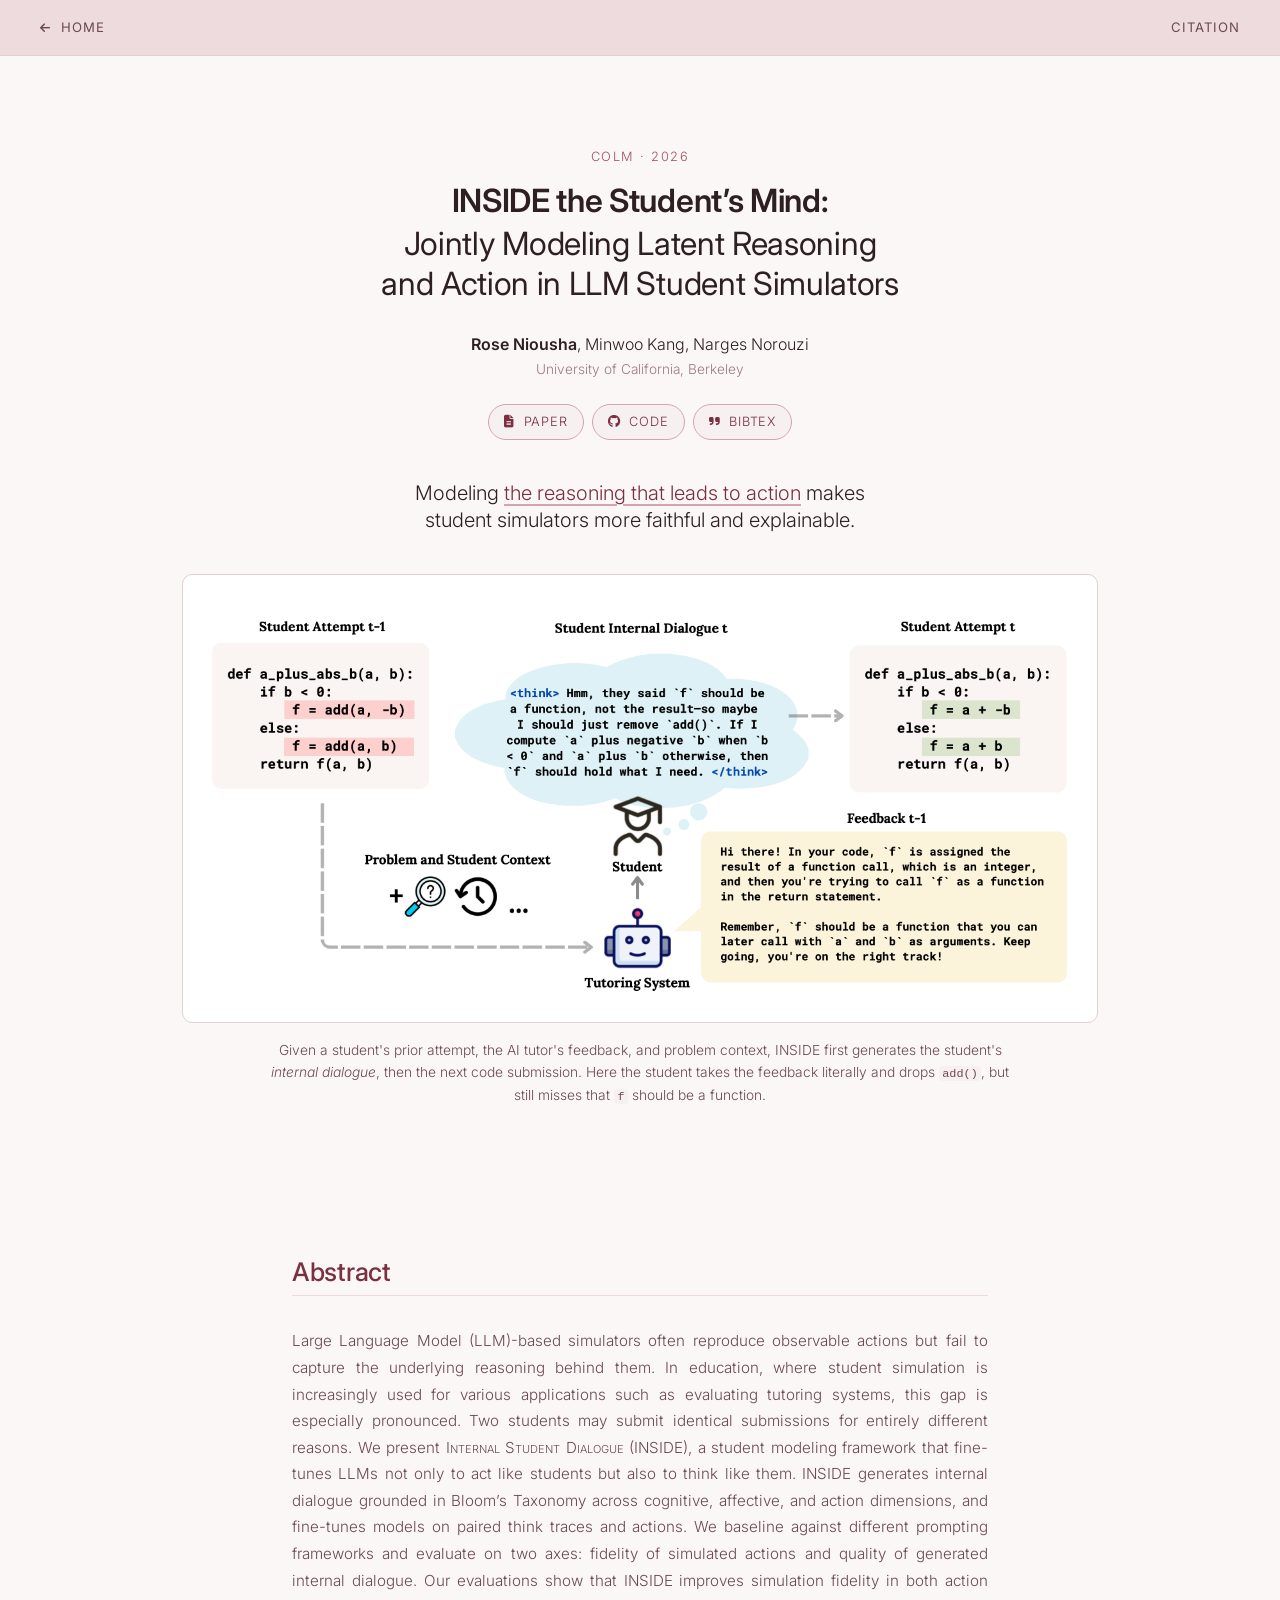
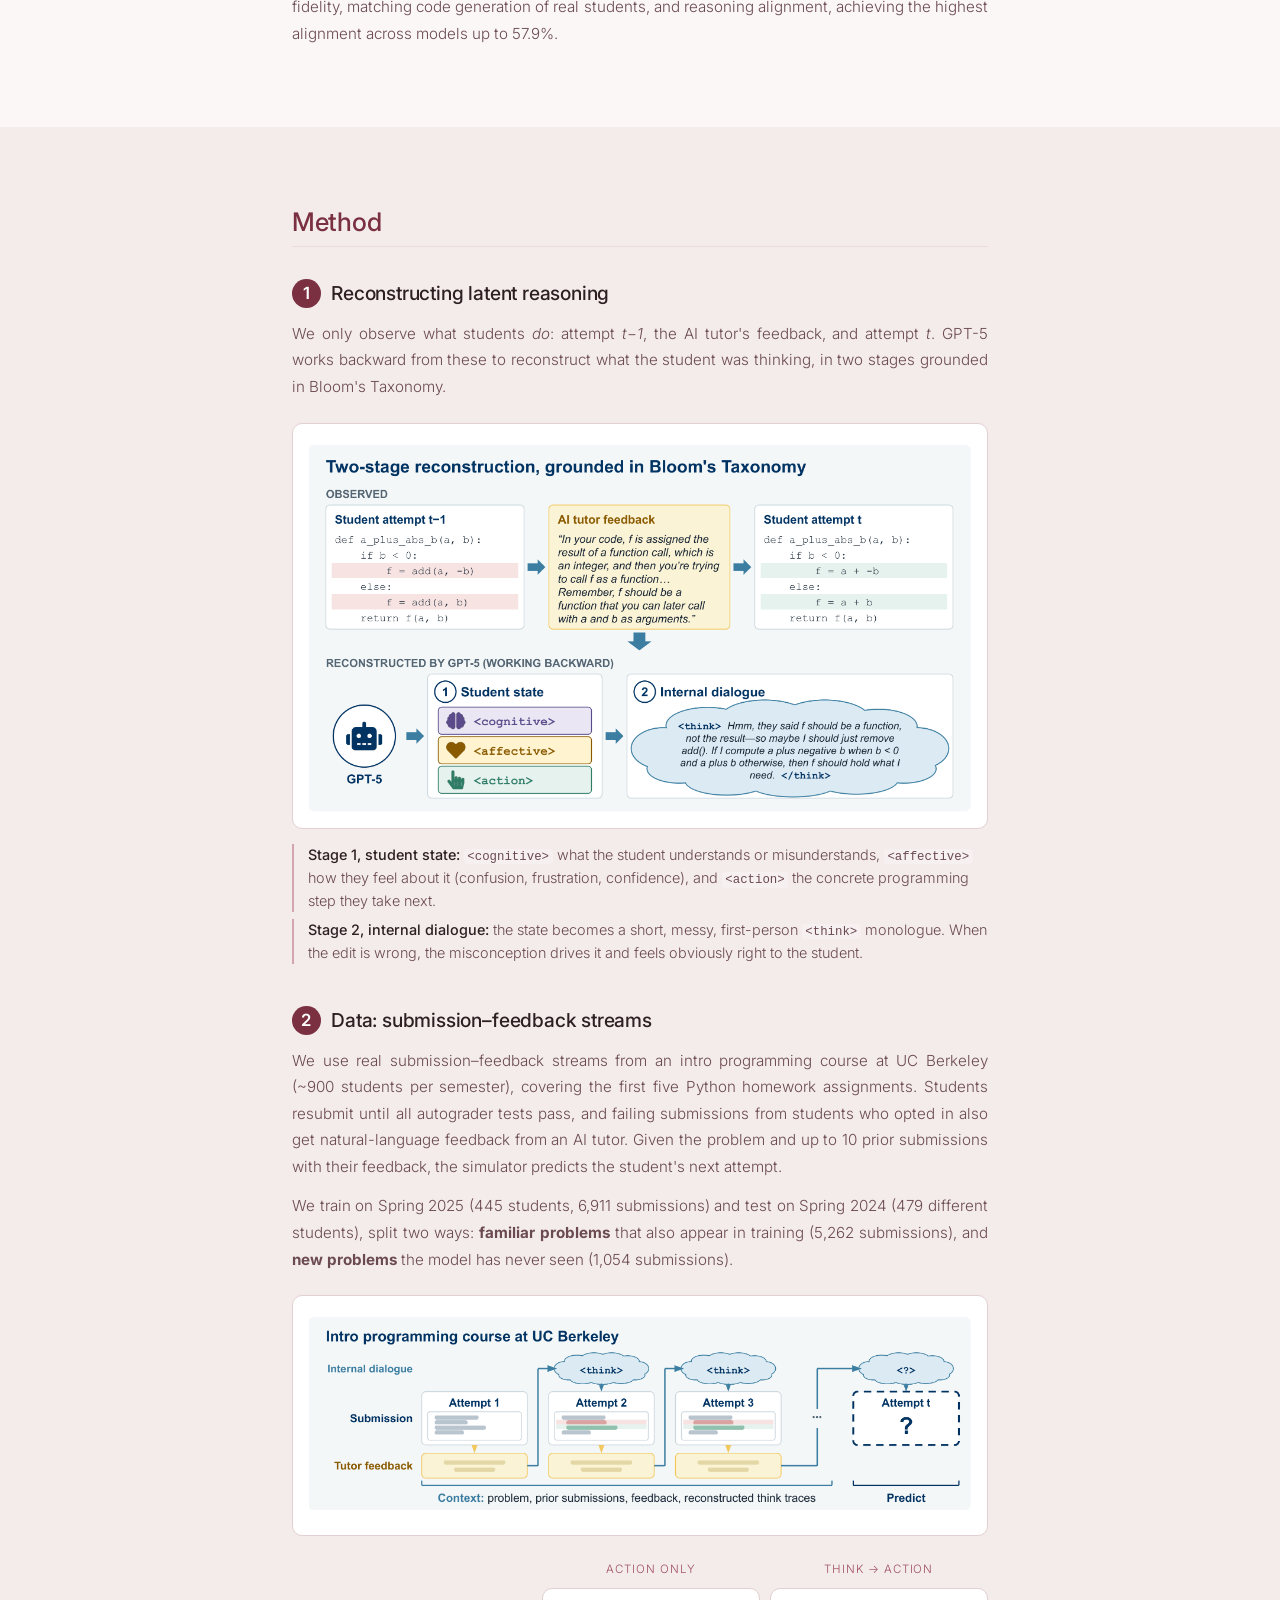
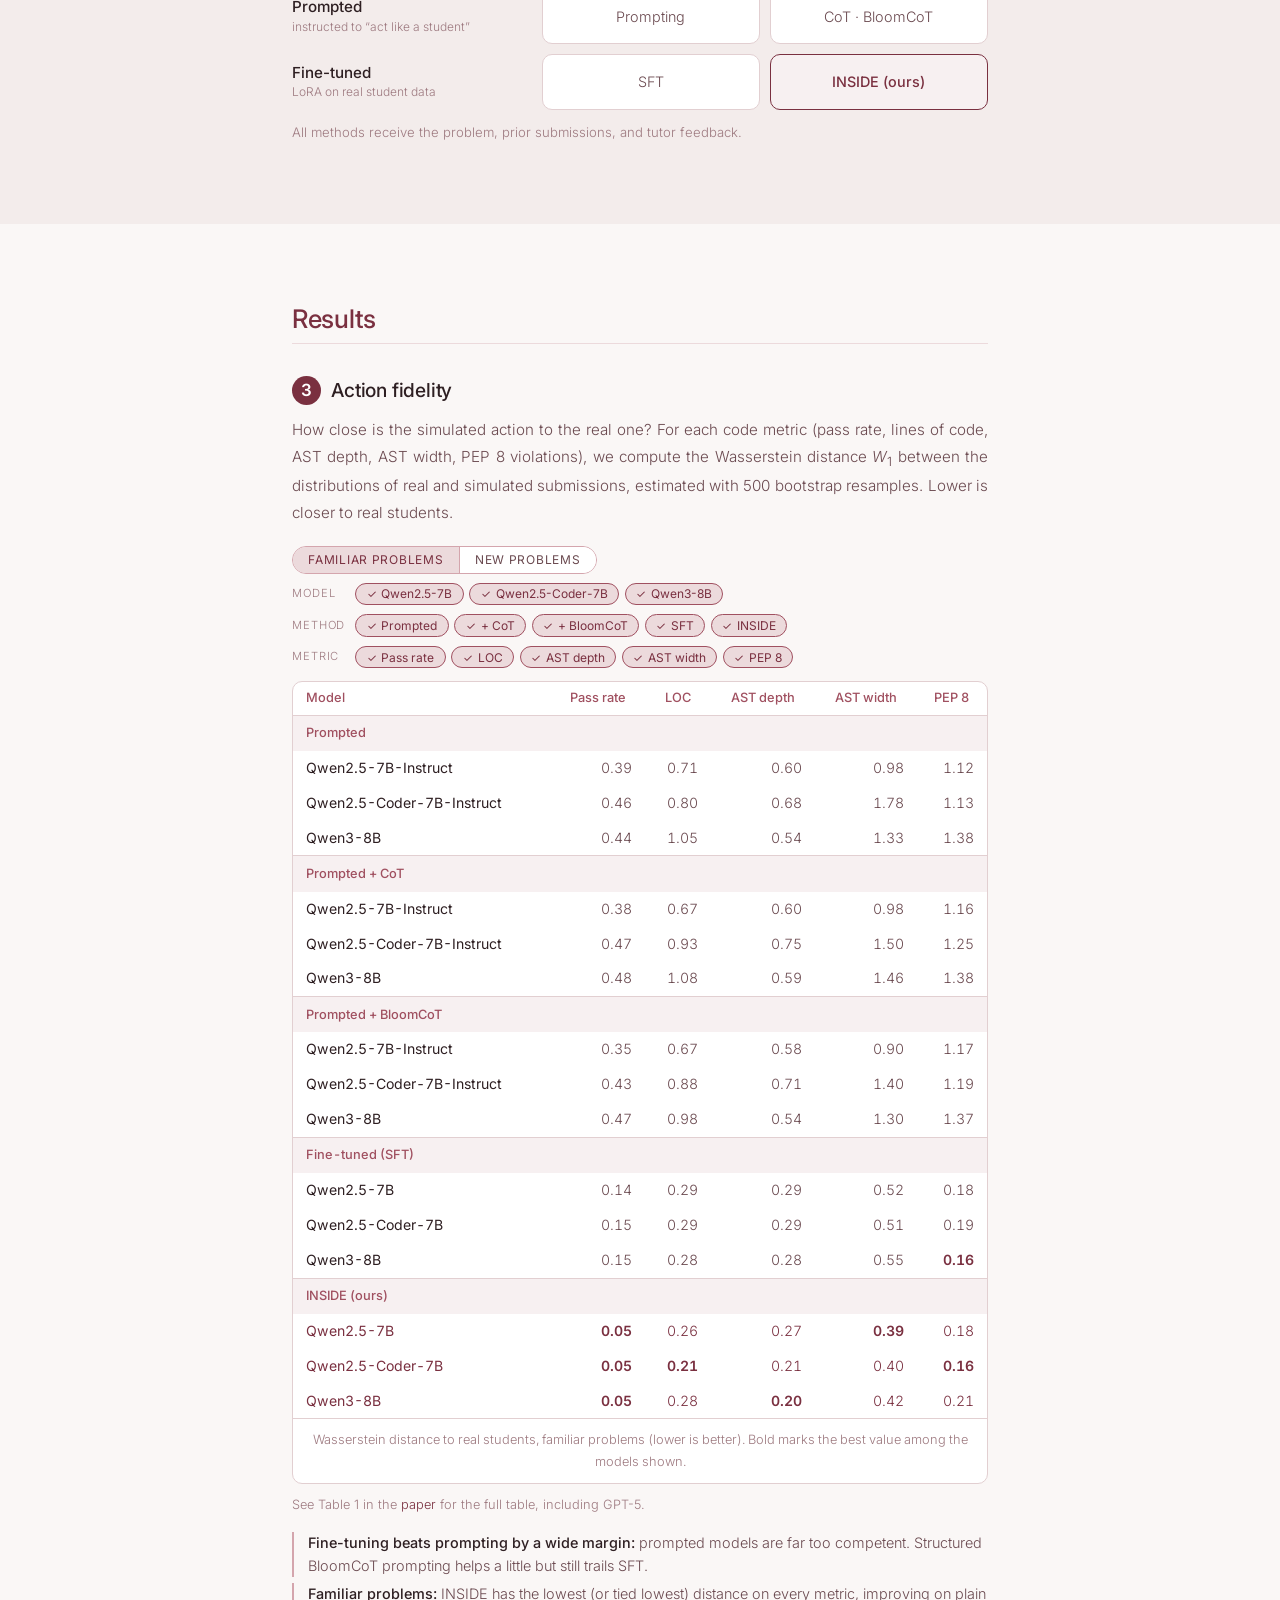
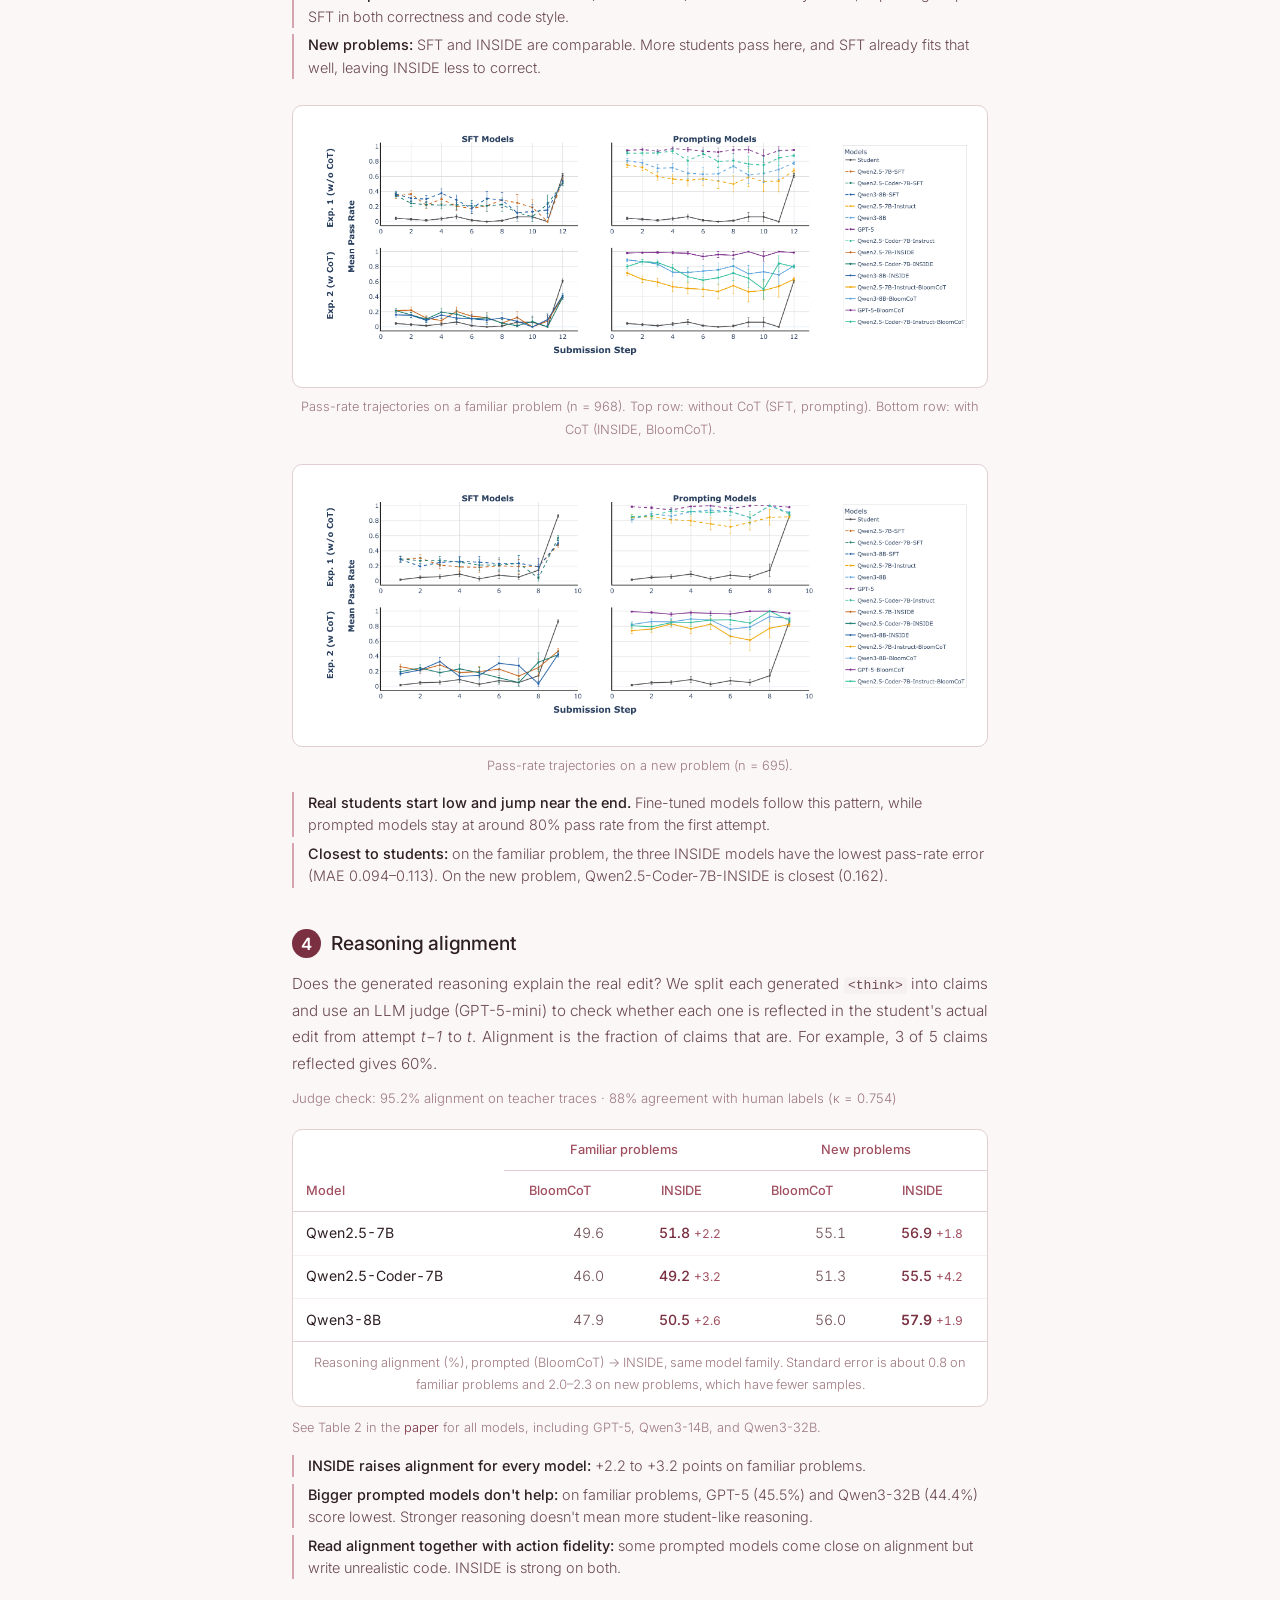
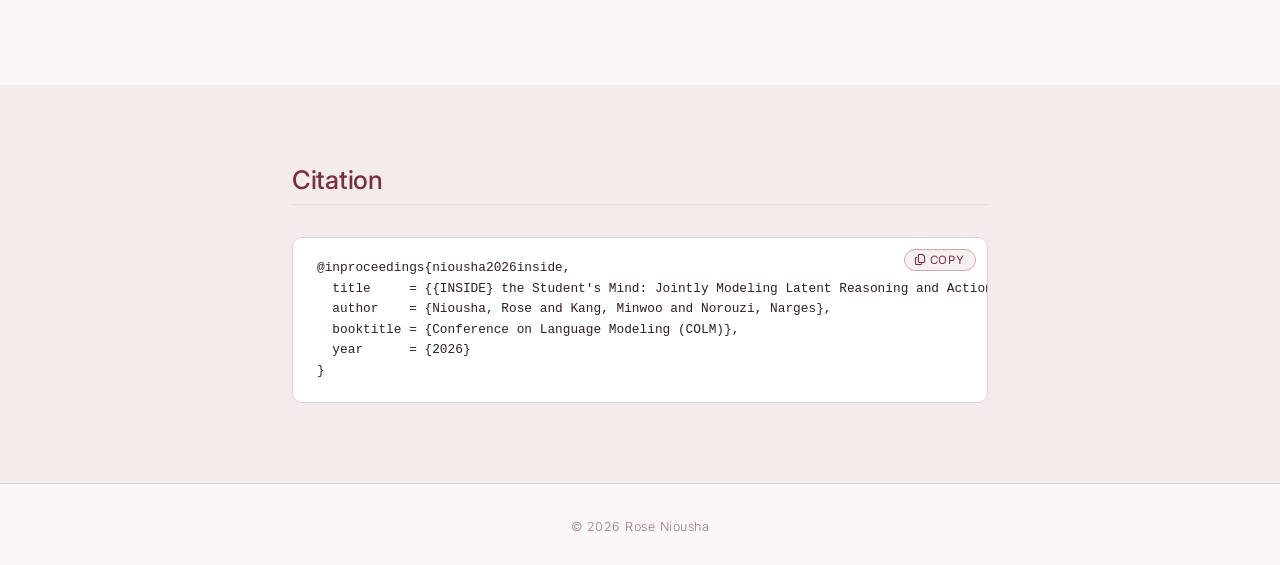
==== inside/index.html @ baedeba4 "Add INSIDE (COLM 2026) project page New page at /inside/ with the paper's teaser, method and data fi" ====
<!DOCTYPE html>
<html lang="en">
<head>
  <meta charset="UTF-8" />
  <meta name="viewport" content="width=device-width, initial-scale=1.0" />
  <title>INSIDE the Student's Mind | COLM 2026</title>
  <meta name="description" content="INSIDE fine-tunes LLM student simulators to generate internal dialogue grounded in Bloom's Taxonomy before acting, so they model not only what students do but the reasoning that leads to it." />
  <link rel="canonical" href="https://rosensh.github.io/inside/" />
  <meta property="og:type" content="website" />
  <meta property="og:title" content="INSIDE the Student's Mind | COLM 2026" />
  <meta property="og:description" content="Modeling the reasoning that leads to action makes student simulators more faithful and explainable." />
  <meta property="og:url" content="https://rosensh.github.io/inside/" />
  <meta property="og:image" content="https://rosensh.github.io/inside/teaser.png" />
  <meta property="og:image:alt" content="INSIDE overview: a student's prior attempt and tutor feedback are turned into an internal dialogue, which conditions the next code submission" />
  <meta name="twitter:card" content="summary_large_image" />
  <link rel="icon" href="../favicon.svg" type="image/svg+xml" />
  <link rel="stylesheet" href="../style.css?v=17" />
  <link rel="preconnect" href="https://fonts.googleapis.com" />
  <link rel="preconnect" href="https://fonts.gstatic.com" crossorigin />
  <link href="https://fonts.googleapis.com/css2?family=Cormorant+Garamond:ital,wght@0,300;0,400;0,500;0,600;1,300;1,400&amp;family=Inter:wght@300;400;500;600&amp;display=swap" rel="stylesheet" />
  <link rel="stylesheet" href="https://cdnjs.cloudflare.com/ajax/libs/font-awesome/6.5.0/css/all.min.css" />
</head>
<body class="project-page">

  <!-- NAV -->
  <nav>
    <a href="../" class="nav-home"><i class="fa-solid fa-arrow-left" aria-hidden="true"></i> Home</a>
    <ul class="nav-links">
      <li><a href="#citation">Citation</a></li>
    </ul>
  </nav>

  <!-- HEADER -->
  <header class="project-header">
    <div class="project-venue">COLM &middot; 2026</div>
    <h1 class="project-title">INSIDE the Student&rsquo;s Mind:</h1>
    <p class="project-subtitle">Jointly Modeling Latent Reasoning and Action in LLM Student Simulators</p>
    <p class="project-authors">
      <strong>Rose Niousha</strong>, Minwoo Kang, Narges Norouzi
    </p>
    <p class="project-affil">University of California, Berkeley</p>
    <div class="pub-links project-links">
      <a href="https://arxiv.org/abs/2608.10492"><i class="fa-solid fa-file-lines" aria-hidden="true"></i> Paper</a>
      <a href="https://github.com/rosensh/inside"><i class="fa-brands fa-github" aria-hidden="true"></i> Code</a>
      <a href="#citation"><i class="fa-solid fa-quote-right" aria-hidden="true"></i> BibTeX</a>
    </div>
  </header>

  <p class="project-tagline">
    Modeling <em>the reasoning that leads to action</em> makes student simulators more faithful and explainable.
  </p>

  <!-- TEASER -->
  <figure class="project-figure">
    <img src="teaser.png" alt="INSIDE overview: a student's prior attempt and tutor feedback are turned into an internal dialogue, which conditions the next code submission" width="2734" height="1276" />
    <figcaption>
      Given a student's prior attempt, the AI tutor's feedback, and problem context, INSIDE first generates the
      student's <em>internal dialogue</em>, then the next code submission. Here the student takes the feedback
      literally and drops <code>add()</code>, but still misses that <code>f</code> should be a function.
    </figcaption>
  </figure>

  <!-- ABSTRACT -->
  <section id="abstract">
    <div class="section-inner">
      <h2>Abstract</h2>
      <p class="project-text">
        Large Language Model (LLM)-based simulators often reproduce observable actions but fail to capture the
        underlying reasoning behind them. In education, where student simulation is increasingly used for various
        applications such as evaluating tutoring systems, this gap is especially pronounced. Two students may submit
        identical submissions for entirely different reasons. We present <span class="small-caps">Internal Student Dialogue</span>
        (INSIDE), a student modeling framework that fine-tunes LLMs not only to act like students but also to
        think like them. INSIDE generates internal dialogue grounded in Bloom&rsquo;s Taxonomy across cognitive, affective,
        and action dimensions, and fine-tunes models on paired think traces and actions. We baseline against different
        prompting frameworks and evaluate on two axes: fidelity of simulated actions and quality of generated internal
        dialogue. Our evaluations show that INSIDE improves simulation fidelity in both action fidelity, matching code
        generation of real students, and reasoning alignment, achieving the highest alignment across models up to 57.9%.
      </p>
    </div>
  </section>

  <!-- METHOD -->
  <section id="method">
    <div class="section-inner">
      <h2>Method</h2>

      <h3 class="sub-head"><span class="sub-num">1</span> Reconstructing latent reasoning</h3>
      <p class="project-text">
        We only observe what students <em>do</em>: attempt <em>t&minus;1</em>, the AI tutor's feedback, and attempt
        <em>t</em>. GPT-5 works backward from these to reconstruct what the student was thinking, in two stages
        grounded in Bloom's Taxonomy.
      </p>
      <figure class="result-figure">
        <img src="reconstruction.png" alt="Two-stage reconstruction grounded in Bloom's Taxonomy. Observed: student attempt t-1 calls add(a, -b) and add(a, b); the AI tutor explains that f is assigned an integer but should be a function; attempt t replaces the calls with a + -b and a + b. Reconstructed by GPT-5 working backward: stage 1 infers the student state as cognitive, affective, and action tags; stage 2 writes the internal dialogue: Hmm, they said f should be a function, not the result, so maybe I should just remove add()." width="2238" height="1259" loading="lazy" />
      </figure>
      <ul class="takeaways">
        <li><strong>Stage 1, student state:</strong> <code>&lt;cognitive&gt;</code> what the student understands or misunderstands, <code>&lt;affective&gt;</code> how they feel about it (confusion, frustration, confidence), and <code>&lt;action&gt;</code> the concrete programming step they take next.</li>
        <li><strong>Stage 2, internal dialogue:</strong> the state becomes a short, messy, first-person <code>&lt;think&gt;</code> monologue. When the edit is wrong, the misconception drives it and feels obviously right to the student.</li>
      </ul>

      <h3 class="sub-head"><span class="sub-num">2</span> Data: submission&ndash;feedback streams</h3>
      <p class="project-text">
        We use real submission&ndash;feedback streams from an intro programming course at UC Berkeley (~900 students
        per semester), covering the first five Python homework assignments. Students resubmit until all autograder
        tests pass, and failing submissions from students who opted in also get natural-language feedback from an AI
        tutor. Given the problem and up to 10 prior submissions with their feedback, the simulator predicts the
        student's next attempt.
      </p>
      <p class="project-text">
        We train on Spring 2025 (445 students, 6,911 submissions) and test on Spring 2024 (479 different students),
        split two ways: <strong>familiar problems</strong> that also appear in training (5,262 submissions), and
        <strong>new problems</strong> the model has never seen (1,054 submissions).
      </p>
      <figure class="result-figure">
        <img src="data.png" alt="Submission-feedback stream from an intro programming course at UC Berkeley. Attempts 1, 2, and 3 each receive tutor feedback, and each later attempt is preceded by a reconstructed think trace. Given this context of problem, prior submissions, feedback, and think traces, the model predicts the internal dialogue and attempt t." width="2238" height="699" loading="lazy" />
      </figure>

      <div class="methods-grid" role="table" aria-label="Methods compared">
        <div role="row" class="methods-row methods-head">
          <div role="columnheader"></div>
          <div role="columnheader">Action only</div>
          <div role="columnheader">Think &rarr; action</div>
        </div>
        <div role="row" class="methods-row">
          <div role="rowheader" class="methods-group">
            Prompted
            <span>instructed to &ldquo;act like a student&rdquo;</span>
          </div>
          <div role="cell" class="method">Prompting</div>
          <div role="cell" class="method">CoT &middot; BloomCoT</div>
        </div>
        <div role="row" class="methods-row">
          <div role="rowheader" class="methods-group">
            Fine-tuned
            <span>LoRA on real student data</span>
          </div>
          <div role="cell" class="method">SFT</div>
          <div role="cell" class="method method-ours">INSIDE (ours)</div>
        </div>
      </div>
      <p class="methods-note">All methods receive the problem, prior submissions, and tutor feedback.</p>
    </div>
  </section>

  <!-- RESULTS -->
  <section id="results">
    <div class="section-inner">
      <h2>Results</h2>

      <h3 class="sub-head"><span class="sub-num">3</span> Action fidelity</h3>
      <p class="project-text">
        How close is the simulated action to the real one? For each code metric (pass rate, lines of code, AST
        depth, AST width, PEP&nbsp;8 violations), we compute the Wasserstein distance <em>W</em><sub>1</sub> between
        the distributions of real and simulated submissions, estimated with 500 bootstrap resamples. Lower is closer
        to real students.
      </p>
      <div class="table-filters">
        <div class="split-toggle" role="group" aria-label="Test split">
          <button type="button" data-target="op" aria-pressed="true">Familiar problems</button>
          <button type="button" data-target="np" aria-pressed="false">New problems</button>
        </div>
        <div class="filter-row" role="group" aria-label="Filter by model" hidden>
          <span class="filter-label">Model</span>
          <button type="button" class="chip" data-filter="model" data-value="q25" aria-pressed="true">Qwen2.5-7B</button>
          <button type="button" class="chip" data-filter="model" data-value="q25c" aria-pressed="true">Qwen2.5-Coder-7B</button>
          <button type="button" class="chip" data-filter="model" data-value="q3" aria-pressed="true">Qwen3-8B</button>
        </div>
        <div class="filter-row" role="group" aria-label="Filter by method" hidden>
          <span class="filter-label">Method</span>
          <button type="button" class="chip" data-filter="method" data-value="prompt" aria-pressed="true">Prompted</button>
          <button type="button" class="chip" data-filter="method" data-value="cot" aria-pressed="true">+ CoT</button>
          <button type="button" class="chip" data-filter="method" data-value="bloom" aria-pressed="true">+ BloomCoT</button>
          <button type="button" class="chip" data-filter="method" data-value="sft" aria-pressed="true">SFT</button>
          <button type="button" class="chip" data-filter="method" data-value="inside" aria-pressed="true">INSIDE</button>
        </div>
        <div class="filter-row" role="group" aria-label="Filter by metric" hidden>
          <span class="filter-label">Metric</span>
          <button type="button" class="chip" data-filter="col" data-value="0" aria-pressed="true">Pass rate</button>
          <button type="button" class="chip" data-filter="col" data-value="1" aria-pressed="true">LOC</button>
          <button type="button" class="chip" data-filter="col" data-value="2" aria-pressed="true">AST depth</button>
          <button type="button" class="chip" data-filter="col" data-value="3" aria-pressed="true">AST width</button>
          <button type="button" class="chip" data-filter="col" data-value="4" aria-pressed="true">PEP 8</button>
          <button type="button" class="chip-reset" hidden>Reset</button>
        </div>
      </div>
      <div class="table-wrap fidelity-panel" id="fid-op" data-split="op">
        <table class="align-table fidelity-table">
          <caption>Wasserstein distance to real students, familiar problems (lower is better). Bold marks the best value among the models shown.</caption>
          <thead>
            <tr><th scope="col">Model</th><th scope="col" data-col="0">Pass rate</th><th scope="col" data-col="1">LOC</th><th scope="col" data-col="2">AST depth</th><th scope="col" data-col="3">AST width</th><th scope="col" data-col="4">PEP 8</th></tr>
          </thead>
          <tbody data-method="prompt">
            <tr class="group-row"><th scope="rowgroup" colspan="6">Prompted</th></tr>
            <tr data-model="q25"><th scope="row">Qwen2.5-7B-Instruct</th><td data-col="0" data-v="0.39">0.39</td><td data-col="1" data-v="0.71">0.71</td><td data-col="2" data-v="0.60">0.60</td><td data-col="3" data-v="0.98">0.98</td><td data-col="4" data-v="1.12">1.12</td></tr>
            <tr data-model="q25c"><th scope="row">Qwen2.5-Coder-7B-Instruct</th><td data-col="0" data-v="0.46">0.46</td><td data-col="1" data-v="0.80">0.80</td><td data-col="2" data-v="0.68">0.68</td><td data-col="3" data-v="1.78">1.78</td><td data-col="4" data-v="1.13">1.13</td></tr>
            <tr data-model="q3"><th scope="row">Qwen3-8B</th><td data-col="0" data-v="0.44">0.44</td><td data-col="1" data-v="1.05">1.05</td><td data-col="2" data-v="0.54">0.54</td><td data-col="3" data-v="1.33">1.33</td><td data-col="4" data-v="1.38">1.38</td></tr>
          </tbody>
          <tbody data-method="cot">
            <tr class="group-row"><th scope="rowgroup" colspan="6">Prompted + CoT</th></tr>
            <tr data-model="q25"><th scope="row">Qwen2.5-7B-Instruct</th><td data-col="0" data-v="0.38">0.38</td><td data-col="1" data-v="0.67">0.67</td><td data-col="2" data-v="0.60">0.60</td><td data-col="3" data-v="0.98">0.98</td><td data-col="4" data-v="1.16">1.16</td></tr>
            <tr data-model="q25c"><th scope="row">Qwen2.5-Coder-7B-Instruct</th><td data-col="0" data-v="0.47">0.47</td><td data-col="1" data-v="0.93">0.93</td><td data-col="2" data-v="0.75">0.75</td><td data-col="3" data-v="1.50">1.50</td><td data-col="4" data-v="1.25">1.25</td></tr>
            <tr data-model="q3"><th scope="row">Qwen3-8B</th><td data-col="0" data-v="0.48">0.48</td><td data-col="1" data-v="1.08">1.08</td><td data-col="2" data-v="0.59">0.59</td><td data-col="3" data-v="1.46">1.46</td><td data-col="4" data-v="1.38">1.38</td></tr>
          </tbody>
          <tbody data-method="bloom">
            <tr class="group-row"><th scope="rowgroup" colspan="6">Prompted + BloomCoT</th></tr>
            <tr data-model="q25"><th scope="row">Qwen2.5-7B-Instruct</th><td data-col="0" data-v="0.35">0.35</td><td data-col="1" data-v="0.67">0.67</td><td data-col="2" data-v="0.58">0.58</td><td data-col="3" data-v="0.90">0.90</td><td data-col="4" data-v="1.17">1.17</td></tr>
            <tr data-model="q25c"><th scope="row">Qwen2.5-Coder-7B-Instruct</th><td data-col="0" data-v="0.43">0.43</td><td data-col="1" data-v="0.88">0.88</td><td data-col="2" data-v="0.71">0.71</td><td data-col="3" data-v="1.40">1.40</td><td data-col="4" data-v="1.19">1.19</td></tr>
            <tr data-model="q3"><th scope="row">Qwen3-8B</th><td data-col="0" data-v="0.47">0.47</td><td data-col="1" data-v="0.98">0.98</td><td data-col="2" data-v="0.54">0.54</td><td data-col="3" data-v="1.30">1.30</td><td data-col="4" data-v="1.37">1.37</td></tr>
          </tbody>
          <tbody data-method="sft">
            <tr class="group-row"><th scope="rowgroup" colspan="6">Fine-tuned (SFT)</th></tr>
            <tr data-model="q25"><th scope="row">Qwen2.5-7B</th><td data-col="0" data-v="0.14">0.14</td><td data-col="1" data-v="0.29">0.29</td><td data-col="2" data-v="0.29">0.29</td><td data-col="3" data-v="0.52">0.52</td><td data-col="4" data-v="0.18">0.18</td></tr>
            <tr data-model="q25c"><th scope="row">Qwen2.5-Coder-7B</th><td data-col="0" data-v="0.15">0.15</td><td data-col="1" data-v="0.29">0.29</td><td data-col="2" data-v="0.29">0.29</td><td data-col="3" data-v="0.51">0.51</td><td data-col="4" data-v="0.19">0.19</td></tr>
            <tr data-model="q3"><th scope="row">Qwen3-8B</th><td data-col="0" data-v="0.15">0.15</td><td data-col="1" data-v="0.28">0.28</td><td data-col="2" data-v="0.28">0.28</td><td data-col="3" data-v="0.55">0.55</td><td data-col="4" data-v="0.16"><strong>0.16</strong></td></tr>
          </tbody>
          <tbody class="ours-group" data-method="inside">
            <tr class="group-row"><th scope="rowgroup" colspan="6">INSIDE (ours)</th></tr>
            <tr data-model="q25"><th scope="row">Qwen2.5-7B</th><td data-col="0" data-v="0.05"><strong>0.05</strong></td><td data-col="1" data-v="0.26">0.26</td><td data-col="2" data-v="0.27">0.27</td><td data-col="3" data-v="0.39"><strong>0.39</strong></td><td data-col="4" data-v="0.18">0.18</td></tr>
            <tr data-model="q25c"><th scope="row">Qwen2.5-Coder-7B</th><td data-col="0" data-v="0.05"><strong>0.05</strong></td><td data-col="1" data-v="0.21"><strong>0.21</strong></td><td data-col="2" data-v="0.21">0.21</td><td data-col="3" data-v="0.40">0.40</td><td data-col="4" data-v="0.16"><strong>0.16</strong></td></tr>
            <tr data-model="q3"><th scope="row">Qwen3-8B</th><td data-col="0" data-v="0.05"><strong>0.05</strong></td><td data-col="1" data-v="0.28">0.28</td><td data-col="2" data-v="0.20"><strong>0.20</strong></td><td data-col="3" data-v="0.42">0.42</td><td data-col="4" data-v="0.21">0.21</td></tr>
          </tbody>
        </table>
      </div>
      <div class="table-wrap fidelity-panel" id="fid-np" data-split="np">
        <table class="align-table fidelity-table">
          <caption>Wasserstein distance to real students, new problems (lower is better). Bold marks the best value among the models shown.</caption>
          <thead>
            <tr><th scope="col">Model</th><th scope="col" data-col="0">Pass rate</th><th scope="col" data-col="1">LOC</th><th scope="col" data-col="2">AST depth</th><th scope="col" data-col="3">AST width</th><th scope="col" data-col="4">PEP 8</th></tr>
          </thead>
          <tbody data-method="prompt">
            <tr class="group-row"><th scope="rowgroup" colspan="6">Prompted</th></tr>
            <tr data-model="q25"><th scope="row">Qwen2.5-7B-Instruct</th><td data-col="0" data-v="0.37">0.37</td><td data-col="1" data-v="0.86">0.86</td><td data-col="2" data-v="0.50">0.50</td><td data-col="3" data-v="1.05">1.05</td><td data-col="4" data-v="0.82">0.82</td></tr>
            <tr data-model="q25c"><th scope="row">Qwen2.5-Coder-7B-Instruct</th><td data-col="0" data-v="0.45">0.45</td><td data-col="1" data-v="0.85">0.85</td><td data-col="2" data-v="0.52">0.52</td><td data-col="3" data-v="0.71">0.71</td><td data-col="4" data-v="1.01">1.01</td></tr>
            <tr data-model="q3"><th scope="row">Qwen3-8B</th><td data-col="0" data-v="0.45">0.45</td><td data-col="1" data-v="1.10">1.10</td><td data-col="2" data-v="0.61">0.61</td><td data-col="3" data-v="1.05">1.05</td><td data-col="4" data-v="1.13">1.13</td></tr>
          </tbody>
          <tbody data-method="cot">
            <tr class="group-row"><th scope="rowgroup" colspan="6">Prompted + CoT</th></tr>
            <tr data-model="q25"><th scope="row">Qwen2.5-7B-Instruct</th><td data-col="0" data-v="0.36">0.36</td><td data-col="1" data-v="0.90">0.90</td><td data-col="2" data-v="0.52">0.52</td><td data-col="3" data-v="1.21">1.21</td><td data-col="4" data-v="1.00">1.00</td></tr>
            <tr data-model="q25c"><th scope="row">Qwen2.5-Coder-7B-Instruct</th><td data-col="0" data-v="0.43">0.43</td><td data-col="1" data-v="0.81">0.81</td><td data-col="2" data-v="0.57">0.57</td><td data-col="3" data-v="0.85">0.85</td><td data-col="4" data-v="1.06">1.06</td></tr>
            <tr data-model="q3"><th scope="row">Qwen3-8B</th><td data-col="0" data-v="0.44">0.44</td><td data-col="1" data-v="1.06">1.06</td><td data-col="2" data-v="0.74">0.74</td><td data-col="3" data-v="1.37">1.37</td><td data-col="4" data-v="1.21">1.21</td></tr>
          </tbody>
          <tbody data-method="bloom">
            <tr class="group-row"><th scope="rowgroup" colspan="6">Prompted + BloomCoT</th></tr>
            <tr data-model="q25"><th scope="row">Qwen2.5-7B-Instruct</th><td data-col="0" data-v="0.33">0.33</td><td data-col="1" data-v="0.84">0.84</td><td data-col="2" data-v="0.47">0.47</td><td data-col="3" data-v="0.96">0.96</td><td data-col="4" data-v="0.95">0.95</td></tr>
            <tr data-model="q25c"><th scope="row">Qwen2.5-Coder-7B-Instruct</th><td data-col="0" data-v="0.41">0.41</td><td data-col="1" data-v="0.82">0.82</td><td data-col="2" data-v="0.58">0.58</td><td data-col="3" data-v="1.13">1.13</td><td data-col="4" data-v="0.92">0.92</td></tr>
            <tr data-model="q3"><th scope="row">Qwen3-8B</th><td data-col="0" data-v="0.42">0.42</td><td data-col="1" data-v="1.01">1.01</td><td data-col="2" data-v="0.68">0.68</td><td data-col="3" data-v="1.19">1.19</td><td data-col="4" data-v="1.18">1.18</td></tr>
          </tbody>
          <tbody data-method="sft">
            <tr class="group-row"><th scope="rowgroup" colspan="6">Fine-tuned (SFT)</th></tr>
            <tr data-model="q25"><th scope="row">Qwen2.5-7B</th><td data-col="0" data-v="0.01"><strong>0.01</strong></td><td data-col="1" data-v="0.20">0.20</td><td data-col="2" data-v="0.19">0.19</td><td data-col="3" data-v="0.28">0.28</td><td data-col="4" data-v="0.14">0.14</td></tr>
            <tr data-model="q25c"><th scope="row">Qwen2.5-Coder-7B</th><td data-col="0" data-v="0.03">0.03</td><td data-col="1" data-v="0.35">0.35</td><td data-col="2" data-v="0.18">0.18</td><td data-col="3" data-v="0.39">0.39</td><td data-col="4" data-v="0.16">0.16</td></tr>
            <tr data-model="q3"><th scope="row">Qwen3-8B</th><td data-col="0" data-v="0.02">0.02</td><td data-col="1" data-v="0.23">0.23</td><td data-col="2" data-v="0.17"><strong>0.17</strong></td><td data-col="3" data-v="0.28">0.28</td><td data-col="4" data-v="0.12"><strong>0.12</strong></td></tr>
          </tbody>
          <tbody class="ours-group" data-method="inside">
            <tr class="group-row"><th scope="rowgroup" colspan="6">INSIDE (ours)</th></tr>
            <tr data-model="q25"><th scope="row">Qwen2.5-7B</th><td data-col="0" data-v="0.04">0.04</td><td data-col="1" data-v="0.16"><strong>0.16</strong></td><td data-col="2" data-v="0.22">0.22</td><td data-col="3" data-v="0.37">0.37</td><td data-col="4" data-v="0.18">0.18</td></tr>
            <tr data-model="q25c"><th scope="row">Qwen2.5-Coder-7B</th><td data-col="0" data-v="0.05">0.05</td><td data-col="1" data-v="0.20">0.20</td><td data-col="2" data-v="0.18">0.18</td><td data-col="3" data-v="0.14"><strong>0.14</strong></td><td data-col="4" data-v="0.19">0.19</td></tr>
            <tr data-model="q3"><th scope="row">Qwen3-8B</th><td data-col="0" data-v="0.04">0.04</td><td data-col="1" data-v="0.20">0.20</td><td data-col="2" data-v="0.19">0.19</td><td data-col="3" data-v="0.40">0.40</td><td data-col="4" data-v="0.18">0.18</td></tr>
          </tbody>
        </table>
      </div>
      <p class="table-note">
        See Table 1 in the <a href="https://arxiv.org/abs/2608.10492">paper</a> for the full table,
        including GPT-5.
      </p>
      <ul class="takeaways">
        <li><strong>Fine-tuning beats prompting by a wide margin:</strong> prompted models are far too competent. Structured BloomCoT prompting helps a little but still trails SFT.</li>
        <li><strong>Familiar problems:</strong> INSIDE has the lowest (or tied lowest) distance on every metric, improving on plain SFT in both correctness and code style.</li>
        <li><strong>New problems:</strong> SFT and INSIDE are comparable. More students pass here, and SFT already fits that well, leaving INSIDE less to correct.</li>
      </ul>

      <figure class="result-figure">
        <img src="traj_op.png" alt="Paper Figure 2a: mean pass rate per submission step on a familiar problem (n = 968). Real students stay near 0 until a jump to about 0.6 at the final step. SFT models sit around 0.2 to 0.4 and INSIDE models around 0.1 to 0.2, both rising at the end; prompted models, with or without BloomCoT, stay around 0.5 to 1.0 throughout." width="2212" height="835" loading="lazy" />
        <figcaption>Pass-rate trajectories on a familiar problem (n = 968). Top row: without CoT (SFT, prompting). Bottom row: with CoT (INSIDE, BloomCoT).</figcaption>
      </figure>
      <figure class="result-figure">
        <img src="traj_np.png" alt="Paper Figure 2b: mean pass rate per submission step on a new problem (n = 695). Real students stay low until a jump near the final step; SFT and INSIDE models stay around 0.2 to 0.3 before rising, while prompted models stay around 0.6 to 1.0 throughout." width="2212" height="834" loading="lazy" />
        <figcaption>Pass-rate trajectories on a new problem (n = 695).</figcaption>
      </figure>
      <ul class="takeaways">
        <li><strong>Real students start low and jump near the end.</strong> Fine-tuned models follow this pattern, while prompted models stay at around 80% pass rate from the first attempt.</li>
        <li><strong>Closest to students:</strong> on the familiar problem, the three INSIDE models have the lowest pass-rate error (MAE 0.094&ndash;0.113). On the new problem, Qwen2.5-Coder-7B-INSIDE is closest (0.162).</li>
      </ul>

      <h3 class="sub-head"><span class="sub-num">4</span> Reasoning alignment</h3>
      <p class="project-text">
        Does the generated reasoning explain the real edit? We split each generated <code>&lt;think&gt;</code> into
        claims and use an LLM judge (GPT-5-mini) to check whether each one is reflected in the student's actual edit from attempt
        <em>t&minus;1</em> to <em>t</em>. Alignment is the fraction of claims that are. For example, 3 of 5 claims
        reflected gives 60%.
      </p>
      <p class="judge-check">
        Judge check: 95.2% alignment on teacher traces &middot; 88% agreement with human labels (&kappa; = 0.754)
      </p>

      <div class="table-wrap">
        <table class="align-table">
          <caption>Reasoning alignment (%), prompted (BloomCoT) &rarr; INSIDE, same model family. Standard error is about 0.8 on familiar problems and 2.0&ndash;2.3 on new problems, which have fewer samples.</caption>
          <thead>
            <tr>
              <th scope="col" rowspan="2">Model</th>
              <th scope="colgroup" colspan="2">Familiar problems</th>
              <th scope="colgroup" colspan="2">New problems</th>
            </tr>
            <tr>
              <th scope="col">BloomCoT</th>
              <th scope="col">INSIDE</th>
              <th scope="col">BloomCoT</th>
              <th scope="col">INSIDE</th>
            </tr>
          </thead>
          <tbody>
            <tr>
              <th scope="row">Qwen2.5-7B</th>
              <td>49.6</td><td class="ours">51.8 <span class="delta">+2.2</span></td>
              <td>55.1</td><td class="ours">56.9 <span class="delta">+1.8</span></td>
            </tr>
            <tr>
              <th scope="row">Qwen2.5-Coder-7B</th>
              <td>46.0</td><td class="ours">49.2 <span class="delta">+3.2</span></td>
              <td>51.3</td><td class="ours">55.5 <span class="delta">+4.2</span></td>
            </tr>
            <tr>
              <th scope="row">Qwen3-8B</th>
              <td>47.9</td><td class="ours">50.5 <span class="delta">+2.6</span></td>
              <td>56.0</td><td class="ours"><strong>57.9</strong> <span class="delta">+1.9</span></td>
            </tr>
          </tbody>
        </table>
      </div>
      <p class="table-note">
        See Table 2 in the <a href="https://arxiv.org/abs/2608.10492">paper</a> for all models,
        including GPT-5, Qwen3-14B, and Qwen3-32B.
      </p>
      <ul class="takeaways">
        <li><strong>INSIDE raises alignment for every model:</strong> +2.2 to +3.2 points on familiar problems.</li>
        <li><strong>Bigger prompted models don't help:</strong> on familiar problems, GPT-5 (45.5%) and Qwen3-32B (44.4%) score lowest. Stronger reasoning doesn't mean more student-like reasoning.</li>
        <li><strong>Read alignment together with action fidelity:</strong> some prompted models come close on alignment but write unrealistic code. INSIDE is strong on both.</li>
      </ul>
    </div>
  </section>

  <!-- CITATION -->
  <section id="citation">
    <div class="section-inner">
      <h2>Citation</h2>
      <div class="bibtex">
        <button type="button" class="bibtex-copy" aria-label="Copy BibTeX">
          <i class="fa-regular fa-copy" aria-hidden="true"></i> <span>Copy</span>
        </button>
<pre><code id="bibtex-text">@inproceedings{niousha2026inside,
  title     = {{INSIDE} the Student's Mind: Jointly Modeling Latent Reasoning and Action in {LLM} Student Simulators},
  author    = {Niousha, Rose and Kang, Minwoo and Norouzi, Narges},
  booktitle = {Conference on Language Modeling (COLM)},
  year      = {2026}
}</code></pre>
      </div>
    </div>
  </section>

  <footer>
    <p>&copy; 2026 Rose Niousha</p>
  </footer>

  <script>
    (function () {
      var split = 'op';
      var chips = document.querySelectorAll('.table-filters .chip');
      var reset = document.querySelector('.chip-reset');

      function selected(filter) {
        var out = {};
        chips.forEach(function (c) {
          if (c.dataset.filter === filter && c.getAttribute('aria-pressed') === 'true') out[c.dataset.value] = true;
        });
        return out;
      }

      function update() {
        var models = selected('model'), methods = selected('method'), cols = selected('col');
        var nCols = Object.keys(cols).length;
        document.querySelectorAll('.fidelity-panel').forEach(function (panel) {
          panel.hidden = panel.dataset.split !== split;
          panel.querySelectorAll('[data-col]').forEach(function (cell) { cell.hidden = !cols[cell.dataset.col]; });
          panel.querySelectorAll('.group-row th').forEach(function (th) { th.colSpan = nCols + 1; });
          var visible = [];
          panel.querySelectorAll('tbody').forEach(function (tb) {
            tb.hidden = !methods[tb.dataset.method];
            tb.querySelectorAll('tr[data-model]').forEach(function (tr) {
              tr.hidden = !models[tr.dataset.model];
              if (!tb.hidden && !tr.hidden) visible.push(tr);
            });
          });
          // bold the best (lowest) value among the rows shown
          for (var c = 0; c < 5; c++) {
            var cells = visible.map(function (tr) { return tr.querySelector('td[data-col="' + c + '"]'); });
            var best = Math.min.apply(null, cells.map(function (td) { return +td.dataset.v; }));
            panel.querySelectorAll('td[data-col="' + c + '"]').forEach(function (td) {
              var isBest = cells.indexOf(td) !== -1 && +td.dataset.v === best;
              td.innerHTML = isBest ? '<strong>' + td.dataset.v + '</strong>' : td.dataset.v;
            });
          }
        });
        var anyOff = Array.prototype.some.call(chips, function (c) { return c.getAttribute('aria-pressed') === 'false'; });
        reset.hidden = !anyOff;
      }

      document.querySelectorAll('.split-toggle button').forEach(function (btn) {
        btn.addEventListener('click', function () {
          split = btn.dataset.target;
          document.querySelectorAll('.split-toggle button').forEach(function (b) {
            b.setAttribute('aria-pressed', b === btn ? 'true' : 'false');
          });
          update();
        });
      });

      chips.forEach(function (chip) {
        chip.addEventListener('click', function () {
          var on = chip.getAttribute('aria-pressed') === 'true';
          // keep at least one option selected in each group
          if (on && Object.keys(selected(chip.dataset.filter)).length === 1) return;
          chip.setAttribute('aria-pressed', on ? 'false' : 'true');
          update();
        });
      });

      reset.addEventListener('click', function () {
        chips.forEach(function (c) { c.setAttribute('aria-pressed', 'true'); });
        update();
      });

      document.querySelectorAll('.filter-row').forEach(function (row) { row.hidden = false; });
      update();
    })();

    document.querySelector('.bibtex-copy').addEventListener('click', function () {
      var label = this.querySelector('span');
      navigator.clipboard.writeText(document.getElementById('bibtex-text').textContent).then(function () {
        label.textContent = 'Copied';
        setTimeout(function () { label.textContent = 'Copy'; }, 1500);
      });
    });
  </script>

</body>
</html>
---- style.css ----
/* ─── Palette ─────────────────────────────────────────────────────── */
:root {
  --bg:          #faf7f6;
  --bg-alt:      #f3eceb;
  --burgundy:    #7a3040;
  --burg-mid:    #a05060;
  --burg-light:  #d4a5ad;
  --burg-pale:   #ecdadc;
  --burg-faint:  #f7f0f1;
  --text:        #2e1f22;
  --text-mid:    #6b4a50;
  --text-light:  #9e7a80;
  --border:      #e2cfd1;
  --white:       #ffffff;
}

/* ─── Reset & Base ────────────────────────────────────────────────── */
*, *::before, *::after { box-sizing: border-box; margin: 0; padding: 0; }

html { scroll-behavior: smooth; }

body {
  font-family: 'Inter', sans-serif;
  font-weight: 300;
  font-size: 15px;
  line-height: 1.75;
  background: var(--bg);
  color: var(--text);
}

h1, h2, h3 {
  font-family: 'Cormorant Garamond', serif;
  font-weight: 400;
  line-height: 1.2;
}

a {
  color: var(--burgundy);
  text-decoration: none;
}
a:hover { text-decoration: underline; }

a:focus-visible {
  outline: 2px solid var(--burgundy);
  outline-offset: 3px;
  border-radius: 2px;
}

/* ─── Nav ─────────────────────────────────────────────────────────── */
nav {
  position: sticky;
  top: 0;
  z-index: 100;
  display: flex;
  align-items: center;
  justify-content: space-between;
  padding: 0 2.5rem;
  height: 56px;
  background: rgba(236, 218, 220, 0.95);
  backdrop-filter: blur(10px);
  border-bottom: 1px solid var(--border);
}

.nav-links {
  list-style: none;
  display: flex;
  gap: 2rem;
}

.nav-links a {
  font-size: 0.82rem;
  font-weight: 400;
  letter-spacing: 0.08em;
  text-transform: uppercase;
  color: var(--text-mid);
  transition: color 0.2s;
}
.nav-links a:hover {
  color: var(--burgundy);
  text-decoration: none;
}

/* ─── Shared Section Layout ───────────────────────────────────────── */
section {
  padding: 80px 0;
}

section:nth-child(even) {
  background: var(--bg-alt);
}

.section-inner {
  max-width: 760px;
  margin: 0 auto;
  padding: 0 2rem;
}

.section-inner h2 {
  font-size: 2rem;
  color: var(--burgundy);
  margin-bottom: 2rem;
  padding-bottom: 0.5rem;
  border-bottom: 1px solid var(--burg-pale);
}

/* ─── About ───────────────────────────────────────────────────────── */
#about {
  background: var(--bg);
  padding: 100px 0 80px;
}

.about-inner {
  max-width: 860px;
  margin: 0 auto;
  padding: 0 2rem;
  display: flex;
  gap: 3.5rem;
  align-items: flex-start;
}

.about-photo {
  flex-shrink: 0;
}

.profile-pic {
  width: 160px;
  height: 160px;
  border-radius: 50%;
  object-fit: cover;
  border: 3px solid var(--burg-light);
}

.about-text h1 {
  font-size: 2.8rem;
  color: var(--text);
  margin-bottom: 0.2rem;
}

.affil {
  font-size: 0.85rem;
  letter-spacing: 0.1em;
  text-transform: uppercase;
  color: var(--burg-mid);
  margin-bottom: 1.4rem;
}

.bio {
  color: var(--text-mid);
  margin-bottom: 0.9rem;
  font-size: 0.94rem;
}

.links {
  display: flex;
  flex-wrap: wrap;
  gap: 0.6rem;
  margin-top: 1.4rem;
}

.links a {
  display: inline-block;
  font-size: 1.6rem;
  color: var(--burgundy);
  transition: color 0.2s;
}
.links a:hover {
  color: var(--burg-mid);
  text-decoration: none;
}

.icon-alphaxiv {
  display: inline-block;
  width: 1.70rem;
  height: 1.2rem;
  vertical-align: 0;
  background-color: currentColor;
  -webkit-mask: url(alphaxiv.png) center / contain no-repeat;
  mask: url(alphaxiv.png) center / contain no-repeat;
}

/* ─── News ────────────────────────────────────────────────────────── */
.news-list {
  list-style: none;
  display: flex;
  flex-direction: column;
  gap: 0;
  max-height: 520px;
  overflow-y: auto;
  padding-right: 0.5rem;
}

.news-list li {
  display: flex;
  gap: 1.5rem;
  padding: 0.9rem 0;
  border-bottom: 1px solid var(--border);
  align-items: baseline;
}

.news-list li:first-child {
  border-top: none;
}

.news-date {
  flex-shrink: 0;
  width: 72px;
  font-size: 0.78rem;
  letter-spacing: 0.05em;
  text-transform: uppercase;
  color: var(--burg-mid);
  font-weight: 400;
  padding-top: 1px;
}

.news-item {
  font-size: 0.92rem;
  color: var(--text-mid);
}

/* ─── Publications ────────────────────────────────────────────────── */
.pub-card {
  background: var(--white);
  border: 1px solid var(--border);
  border-radius: 10px;
  padding: 1.4rem 1.6rem;
  margin-bottom: 1.1rem;
  transition: box-shadow 0.2s;
}

.pub-card:hover {
  box-shadow: 0 4px 20px rgba(122, 48, 64, 0.08);
}

.pub-venue {
  font-size: 0.75rem;
  letter-spacing: 0.08em;
  text-transform: uppercase;
  color: var(--burg-mid);
  margin-bottom: 0.35rem;
}

.pub-title {
  font-family: 'Cormorant Garamond', serif;
  font-size: 1.18rem;
  font-weight: 500;
  color: var(--text);
  margin-bottom: 0.3rem;
  line-height: 1.35;
}

.pub-authors {
  font-size: 0.85rem;
  color: var(--text-light);
  margin-bottom: 0.65rem;
}

.pub-tldr {
  border-left: 2px solid var(--burg-light);
  padding-left: 0.85rem;
  margin: 0 0 0.7rem;
  font-style: italic;
  font-size: 0.88rem;
  line-height: 1.5;
  color: var(--text-mid);
}

.pub-links {
  display: flex;
  gap: 0.5rem;
}

.pub-links a {
  font-size: 0.75rem;
  letter-spacing: 0.06em;
  text-transform: uppercase;
  padding: 0.2rem 0.65rem;
  border: 1px solid var(--burg-light);
  border-radius: 999px;
  color: var(--burgundy);
  background: var(--burg-faint);
  transition: background 0.2s;
}
.pub-links a:hover {
  background: var(--burg-pale);
  text-decoration: none;
}

/* ─── Project Pages ───────────────────────────────────────────────── */
.project-page h1,
.project-page h2,
.project-page h3,
.project-page h4 {
  font-family: 'Inter', sans-serif;
  font-weight: 500;
  letter-spacing: -0.01em;
}
.project-page .section-inner h2 { font-size: 1.6rem; }
.project-page .sub-head { font-size: 1.2rem; }

.nav-home {
  font-size: 0.82rem;
  font-weight: 400;
  letter-spacing: 0.08em;
  text-transform: uppercase;
  color: var(--text-mid);
  transition: color 0.2s;
}
.nav-home:hover {
  color: var(--burgundy);
  text-decoration: none;
}
.nav-home i { font-size: 0.72rem; margin-right: 0.3rem; }

.project-header {
  max-width: 860px;
  margin: 0 auto;
  padding: 90px 2rem 40px;
  text-align: center;
}

.project-venue {
  font-size: 0.8rem;
  letter-spacing: 0.12em;
  text-transform: uppercase;
  color: var(--burg-mid);
  margin-bottom: 0.8rem;
}

.project-title,
.project-subtitle {
  font-family: 'Inter', sans-serif;
  font-size: 2rem;
  font-weight: 500;
  letter-spacing: -0.01em;
  line-height: 1.25;
  color: var(--text);
}
.project-page .project-title { font-weight: 600; margin-bottom: 0.2rem; }
.project-subtitle { font-weight: 400; }
.project-title, .project-subtitle, .project-tagline { text-wrap: balance; }

.project-subtitle { margin-bottom: 1.6rem; }

.project-authors {
  font-size: 1rem;
  color: var(--text);
}
.project-authors strong { font-weight: 600; }

.project-affil {
  font-size: 0.85rem;
  color: var(--text-light);
  margin-bottom: 1.4rem;
}

.project-links {
  justify-content: center;
  flex-wrap: wrap;
}
.project-links a {
  font-size: 0.8rem;
  padding: 0.35rem 0.95rem;
}
.project-links i { margin-right: 0.25rem; }

.project-figure {
  max-width: 980px;
  margin: 0 auto;
  padding: 0 2rem 70px;
}

.project-figure img {
  display: block;
  width: 100%;
  height: auto;
  background: var(--white);
  border: 1px solid var(--border);
  border-radius: 10px;
  padding: 1.2rem;
}

.project-figure figcaption {
  max-width: 760px;
  margin: 1rem auto 0;
  font-size: 0.86rem;
  line-height: 1.6;
  color: var(--text-mid);
  text-align: center;
}

.project-text {
  color: var(--text-mid);
  font-size: 0.95rem;
  text-align: justify;
  hyphens: auto;
}

.project-tagline {
  max-width: 860px;
  margin: 0 auto 2.5rem;
  padding: 0 2rem;
  text-align: center;
  font-size: 1.25rem;
  line-height: 1.35;
  color: var(--text);
}
.project-tagline em {
  font-style: normal;
  color: var(--burgundy);
  text-decoration: underline;
  text-decoration-color: var(--burg-light);
  text-underline-offset: 0.2em;
}

.sub-head {
  display: flex;
  align-items: center;
  gap: 0.65rem;
  font-size: 1.5rem;
  font-weight: 500;
  color: var(--text);
  margin: 2.6rem 0 0.8rem;
}
.section-inner h2 + .sub-head { margin-top: 0; }

.sub-num {
  flex-shrink: 0;
  width: 1.8rem;
  height: 1.8rem;
  border-radius: 50%;
  background: var(--burgundy);
  color: var(--white);
  font-size: 1.05rem;
  font-weight: 600;
  display: flex;
  align-items: center;
  justify-content: center;
}

.project-text + .project-text { margin-top: 0.8rem; }
.small-caps { font-variant: small-caps; }

code {
  font-family: ui-monospace, SFMono-Regular, Menlo, monospace;
  font-size: 0.86em;
  background: var(--burg-faint);
  border-radius: 4px;
  padding: 0.05em 0.3em;
}

.methods-grid {
  margin-top: 1.4rem;
  display: flex;
  flex-direction: column;
  gap: 0.6rem;
}

.methods-row {
  display: grid;
  grid-template-columns: 1.1fr 1fr 1fr;
  gap: 0.6rem;
  align-items: stretch;
}

.methods-head > div {
  font-size: 0.72rem;
  letter-spacing: 0.08em;
  text-transform: uppercase;
  color: var(--burg-mid);
  text-align: center;
}

.methods-group {
  font-size: 0.95rem;
  font-weight: 500;
  color: var(--text);
  line-height: 1.2;
  display: flex;
  flex-direction: column;
  justify-content: center;
}
.methods-group span {
  font-family: 'Inter', sans-serif;
  font-size: 0.75rem;
  font-weight: 300;
  color: var(--text-light);
  margin-top: 0.2rem;
}

.method {
  background: var(--white);
  border: 1px solid var(--border);
  border-radius: 10px;
  padding: 0.9rem 0.6rem;
  text-align: center;
  font-size: 0.9rem;
  color: var(--text-mid);
  display: flex;
  align-items: center;
  justify-content: center;
}

.method-ours {
  background: var(--burg-faint);
  border: 1.5px solid var(--burgundy);
  color: var(--burgundy);
  font-weight: 500;
}

.methods-note {
  margin-top: 0.7rem;
  font-size: 0.82rem;
  color: var(--text-light);
}

.result-figure {
  margin: 1.4rem 0 0.9rem;
}
.result-figure img {
  display: block;
  width: 100%;
  height: auto;
  background: var(--white);
  border: 1px solid var(--border);
  border-radius: 10px;
  padding: 1rem;
}
.result-figure figcaption {
  margin-top: 0.5rem;
  font-size: 0.8rem;
  color: var(--text-light);
  text-align: center;
}

.takeaways {
  list-style: none;
  display: flex;
  flex-direction: column;
  gap: 0.4rem;
  margin-bottom: 1.6rem;
}
.takeaways li {
  border-left: 2px solid var(--burg-light);
  padding-left: 0.85rem;
  font-size: 0.9rem;
  line-height: 1.55;
  color: var(--text-mid);
}
.takeaways strong { font-weight: 500; color: var(--text); }

.judge-check {
  margin-top: 0.6rem;
  font-size: 0.82rem;
  color: var(--text-light);
}

.table-wrap {
  overflow-x: auto;
  margin: 1.2rem 0 0.9rem;
  background: var(--white);
  border: 1px solid var(--border);
  border-radius: 10px;
}

.align-table {
  width: 100%;
  border-collapse: collapse;
  font-size: 0.88rem;
  font-variant-numeric: tabular-nums;
}
.align-table caption {
  caption-side: bottom;
  padding: 0.6rem;
  font-size: 0.8rem;
  color: var(--text-light);
  border-top: 1px solid var(--border);
}
.align-table th,
.align-table td {
  padding: 0.55rem 0.8rem;
  text-align: right;
  white-space: nowrap;
}
.align-table thead th {
  font-size: 0.8rem;
  font-weight: 500;
  color: var(--burg-mid);
  text-align: center;
  border-bottom: 1px solid var(--border);
}
.align-table thead tr:first-child th[rowspan] { text-align: left; vertical-align: bottom; }
.align-table tbody th {
  text-align: left;
  font-weight: 400;
  color: var(--text);
}
.align-table tbody tr + tr { border-top: 1px solid var(--burg-faint); }
.align-table td { color: var(--text-mid); }
.align-table td.ours { color: var(--burgundy); font-weight: 500; }
.align-table td.ours strong { font-weight: 600; }
.delta {
  display: inline-block;
  min-width: 2.4rem;
  font-size: 0.75rem;
  font-weight: 400;
  color: var(--burg-mid);
  text-align: left;
}

.split-toggle {
  display: inline-flex;
  margin-top: 1.2rem;
  border: 1px solid var(--burg-light);
  border-radius: 999px;
  overflow: hidden;
}
.split-toggle button {
  font-family: 'Inter', sans-serif;
  font-size: 0.75rem;
  letter-spacing: 0.06em;
  text-transform: uppercase;
  padding: 0.35rem 0.95rem;
  border: none;
  background: var(--white);
  color: var(--text-mid);
  cursor: pointer;
  transition: background 0.2s;
}
.split-toggle button + button { border-left: 1px solid var(--burg-light); }
.split-toggle button[aria-pressed="true"] {
  background: var(--burg-pale);
  color: var(--burgundy);
}
.split-toggle button:focus-visible {
  outline: 2px solid var(--burgundy);
  outline-offset: -2px;
}

.table-filters {
  display: flex;
  flex-direction: column;
  align-items: flex-start;
  gap: 0.55rem;
}

.filter-row {
  display: flex;
  flex-wrap: wrap;
  align-items: center;
  gap: 0.35rem;
}
.filter-row[hidden] { display: none; }

.filter-label {
  width: 3.6rem;
  font-size: 0.7rem;
  letter-spacing: 0.08em;
  text-transform: uppercase;
  color: var(--text-light);
}

.chip,
.chip-reset {
  font-family: 'Inter', sans-serif;
  font-size: 0.75rem;
  padding: 0.18rem 0.65rem;
  border-radius: 999px;
  cursor: pointer;
  transition: background 0.2s, color 0.2s, border-color 0.2s;
}
.chip {
  border: 1px solid var(--border);
  background: var(--white);
  color: var(--text-light);
}
.chip[aria-pressed="true"] {
  border-color: var(--burg-mid);
  background: var(--burg-pale);
  color: var(--burgundy);
}
.chip[aria-pressed="true"]::before {
  content: "\2713";
  margin-right: 0.3rem;
  font-size: 0.7rem;
}
.chip:hover { border-color: var(--burg-mid); }
.chip-reset {
  border: none;
  background: none;
  color: var(--burg-mid);
  text-decoration: underline;
  text-underline-offset: 0.2em;
}
.chip:focus-visible,
.chip-reset:focus-visible {
  outline: 2px solid var(--burgundy);
  outline-offset: 2px;
}

.fidelity-panel { margin-top: 0.8rem; }
.table-note {
  margin: -0.3rem 0 1rem;
  font-size: 0.8rem;
  color: var(--text-light);
}
.fidelity-table th, .fidelity-table td { padding-top: 0.32rem; padding-bottom: 0.32rem; }
.fidelity-table tbody tr + tr { border-top: none; }
.fidelity-table thead th:first-child { text-align: left; }
.fidelity-table .group-row th {
  background: var(--burg-faint);
  font-size: 0.8rem;
  font-weight: 500;
  color: var(--burg-mid);
  padding-top: 0.4rem;
  padding-bottom: 0.4rem;
}
.fidelity-table tbody + tbody { border-top: 1px solid var(--border); }
.fidelity-table .ours-group th[scope="row"],
.fidelity-table .ours-group td { color: var(--burgundy); }
.fidelity-table td strong { font-weight: 600; color: var(--burgundy); }

.bibtex {
  position: relative;
  background: var(--white);
  border: 1px solid var(--border);
  border-radius: 10px;
}

.bibtex pre {
  overflow-x: auto;
  padding: 1.3rem 1.5rem;
  font-size: 0.8rem;
  line-height: 1.6;
  color: var(--text);
}

.bibtex pre code {
  background: none;
  padding: 0;
  font-size: inherit;
}

.bibtex-copy {
  position: absolute;
  top: 0.7rem;
  right: 0.7rem;
  font-family: 'Inter', sans-serif;
  font-size: 0.72rem;
  letter-spacing: 0.06em;
  text-transform: uppercase;
  padding: 0.2rem 0.65rem;
  border: 1px solid var(--burg-light);
  border-radius: 999px;
  color: var(--burgundy);
  background: var(--burg-faint);
  cursor: pointer;
  transition: background 0.2s;
}
.bibtex-copy:hover { background: var(--burg-pale); }

/* ─── Footer ──────────────────────────────────────────────────────── */
footer {
  text-align: center;
  padding: 2rem;
  font-size: 0.78rem;
  color: var(--text-light);
  letter-spacing: 0.04em;
  border-top: 1px solid var(--border);
  background: var(--bg);
}

/* ─── Responsive ──────────────────────────────────────────────────── */
@media (max-width: 640px) {
  .about-inner {
    flex-direction: column;
    align-items: center;
    text-align: center;
    gap: 2rem;
  }

  .about-text h1 { font-size: 2.2rem; }

  .links { justify-content: center; }

  nav { padding: 0 1.2rem; }
  .nav-links { gap: 1.2rem; }

  .section-inner { padding: 0 1.2rem; }

  .nav-home { font-size: 0.7rem; white-space: nowrap; }
  .nav-home ~ .nav-links { gap: 0.9rem; }
  .nav-home ~ .nav-links a { font-size: 0.7rem; }
  .project-header { padding: 60px 1.2rem 30px; }
  .project-title, .project-subtitle { font-size: 1.5rem; }
  .project-figure { padding: 0 1.2rem 50px; }
  .project-figure img { padding: 0.5rem; }
  .project-tagline { font-size: 1.1rem; padding: 0 1.2rem; }
  .methods-row { grid-template-columns: minmax(0, 0.9fr) minmax(0, 1fr) minmax(0, 1fr); gap: 0.4rem; }
  .methods-group { font-size: 0.85rem; }
  .method { font-size: 0.8rem; padding: 0.7rem 0.3rem; }
  .result-figure img { padding: 0.4rem; }
  .align-table { font-size: 0.8rem; }
  .align-table th, .align-table td { padding: 0.5rem 0.3rem; }
  .align-table thead th { font-size: 0.72rem; }
  .align-table tbody th { white-space: normal; }
  .delta { display: block; min-width: 0; text-align: right; }
  .split-toggle button { padding: 0.35rem 0.7rem; font-size: 0.7rem; }
  .fidelity-table thead th { white-space: normal; }
  .filter-label { width: 100%; }
  .fidelity-table tbody th[scope="row"] { word-break: break-word; }
  .bibtex pre { padding-top: 2.8rem; }
  .project-text { text-align: left; }
}

@media (prefers-reduced-motion: reduce) {
  html { scroll-behavior: auto; }

  *, *::before, *::after {
    transition-duration: 0.01ms !important;
  }
}
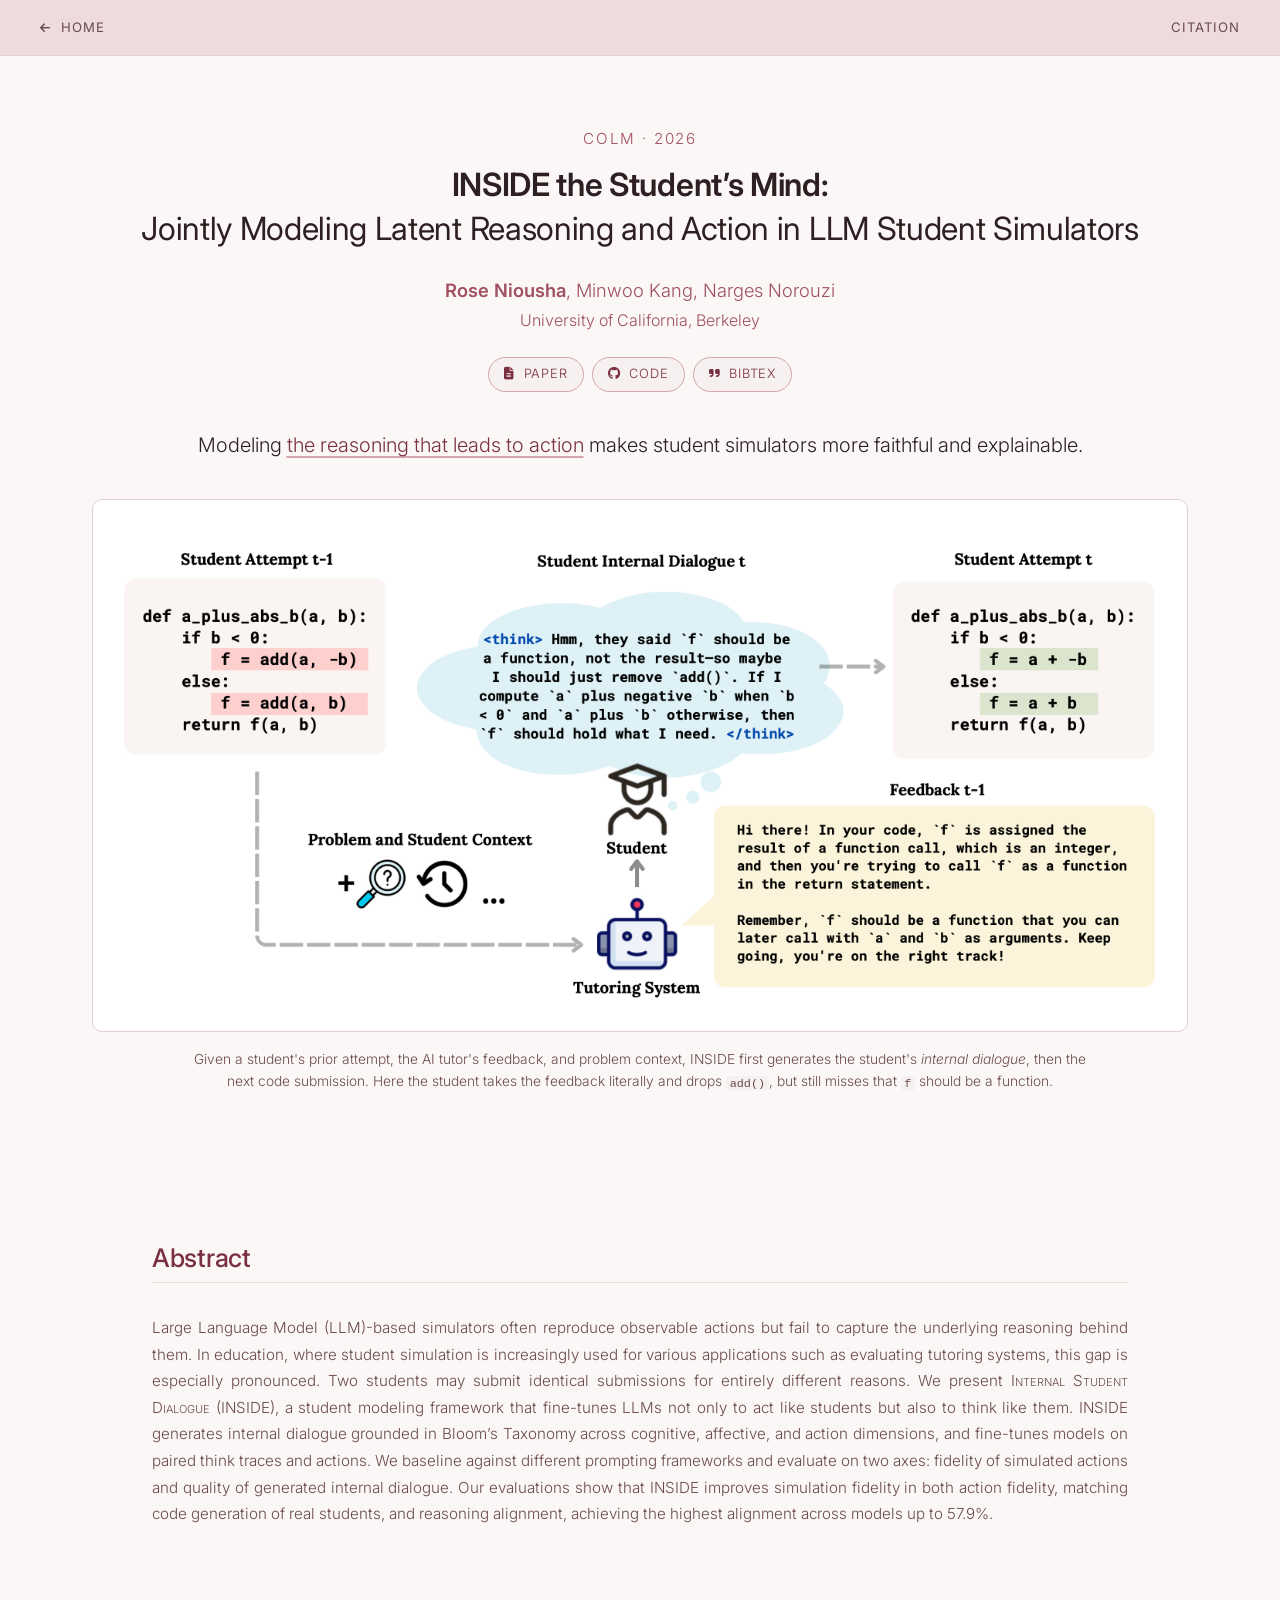
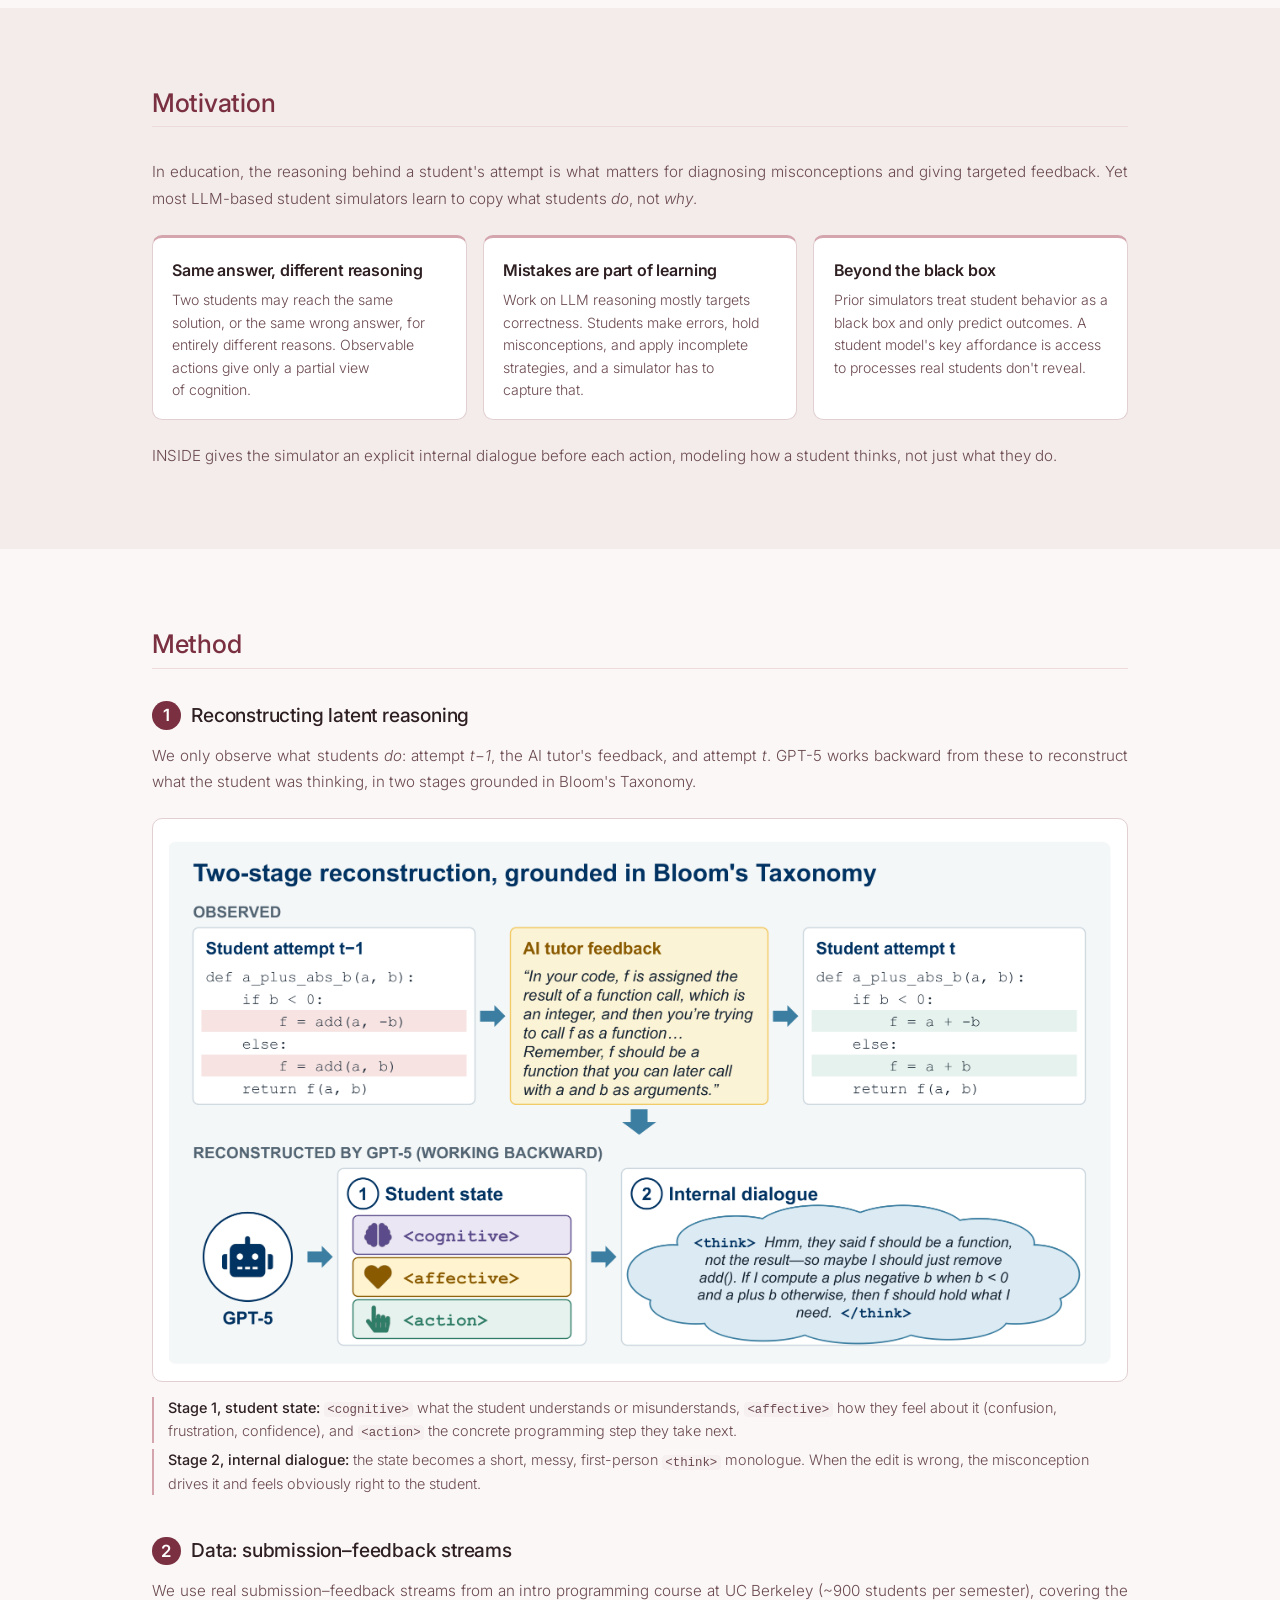
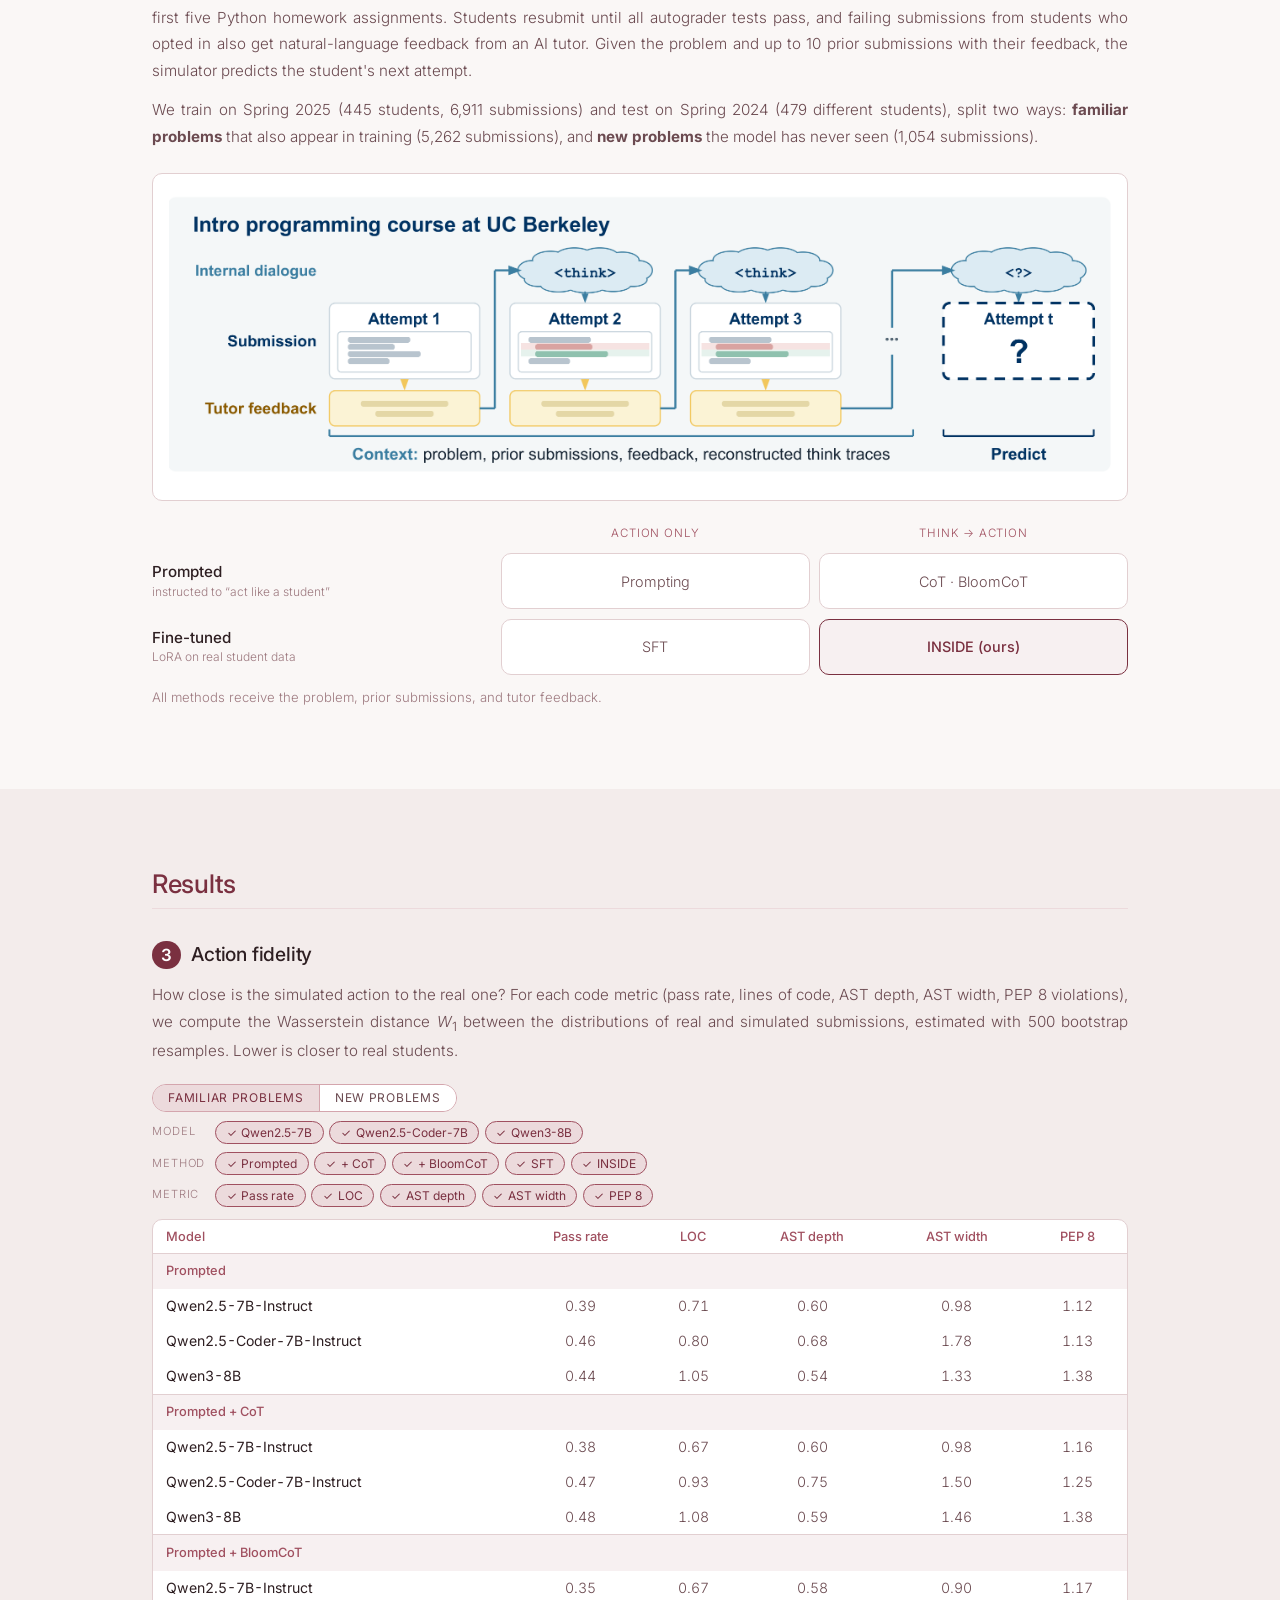
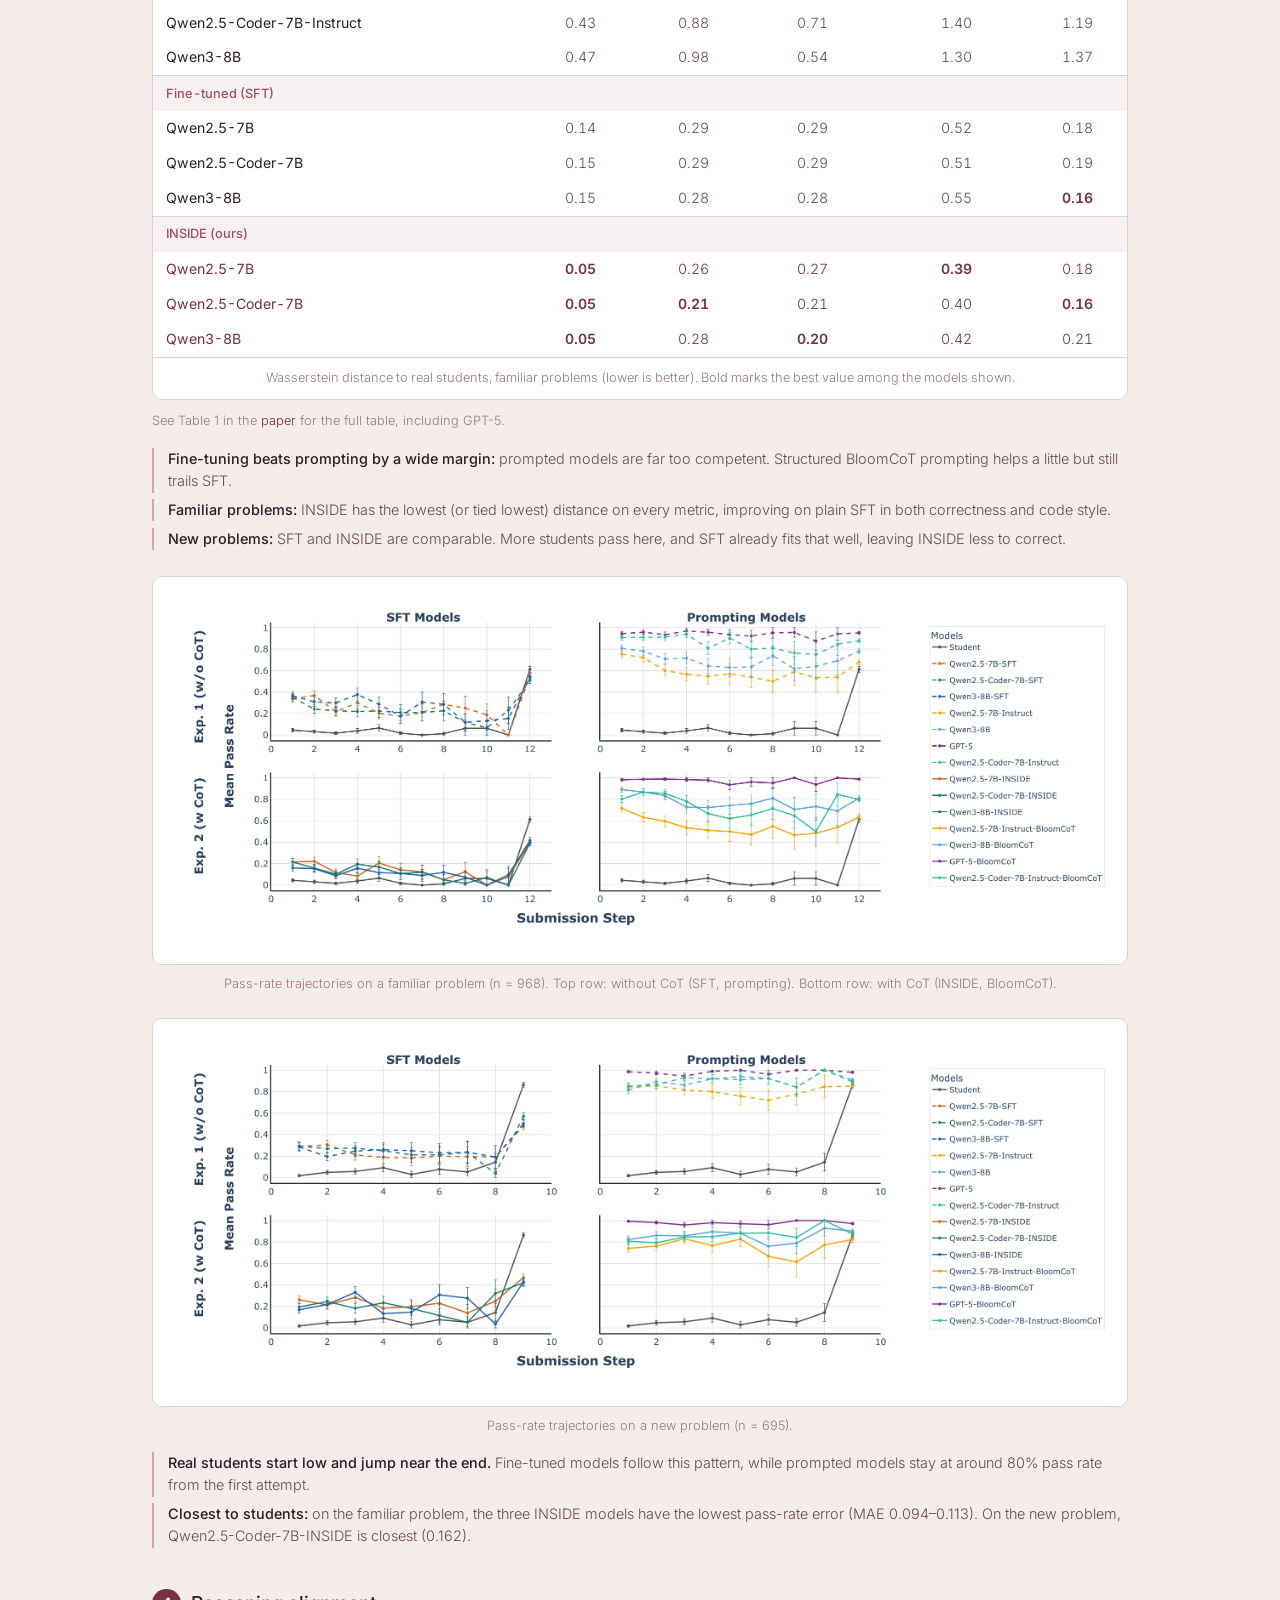
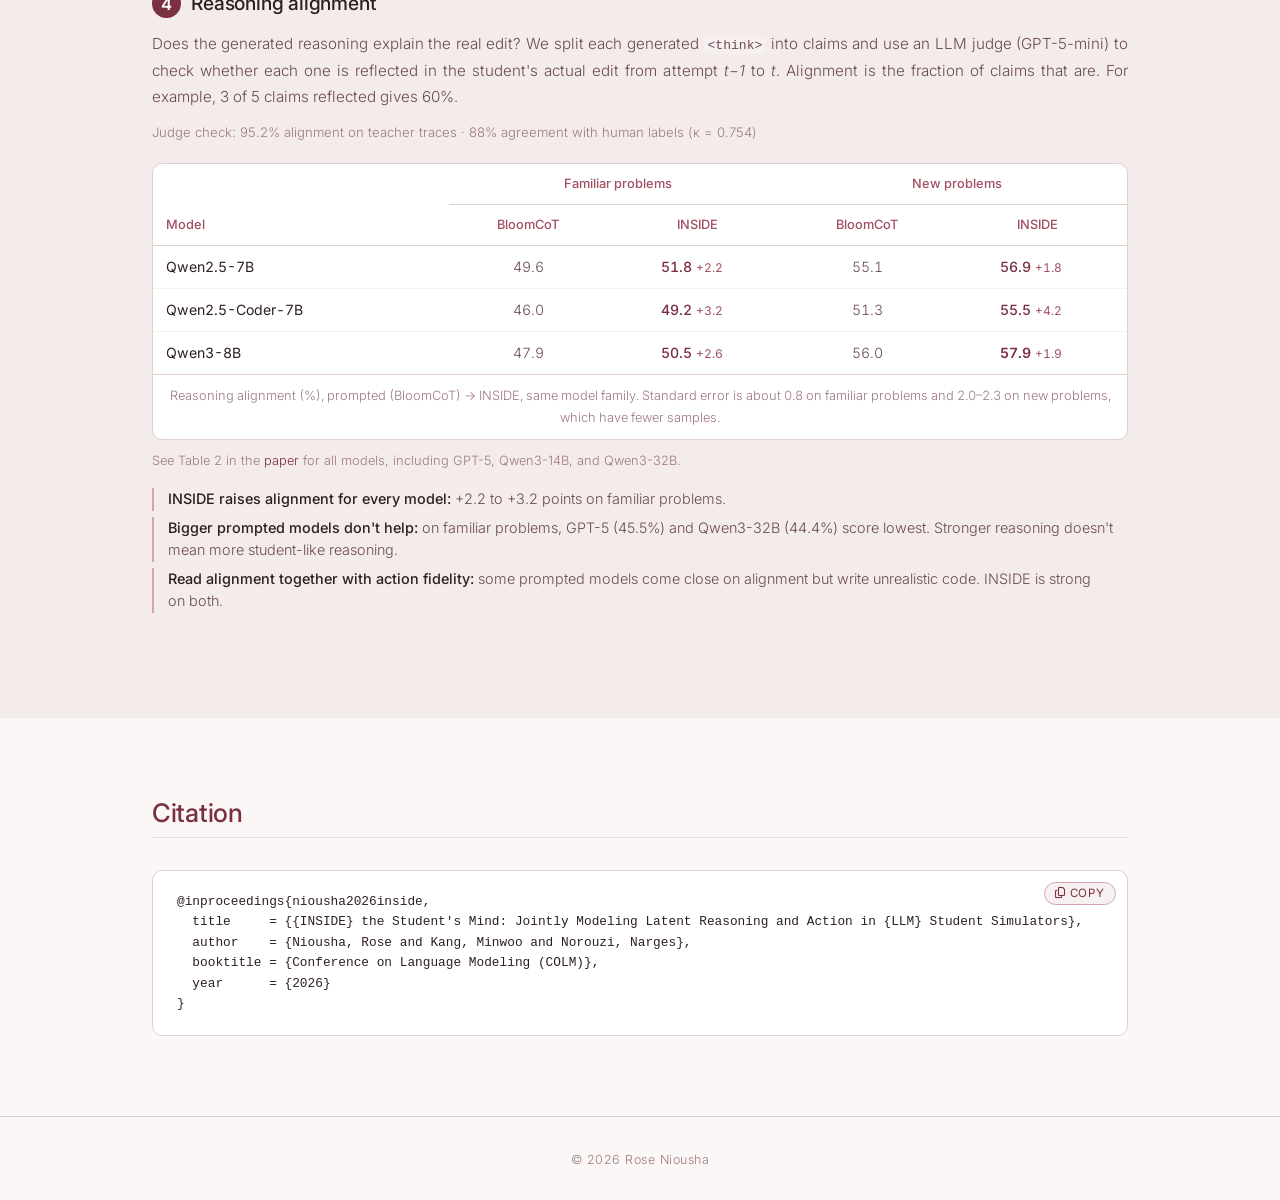
==== commit 6d8ab4d9: "Refine INSIDE project page layout and add Motivation section Widen the project page, center table nu" ====
--- a/inside/index.html
+++ b/inside/index.html
@@ -14,7 +14,7 @@
   <meta property="og:image:alt" content="INSIDE overview: a student's prior attempt and tutor feedback are turned into an internal dialogue, which conditions the next code submission" />
   <meta name="twitter:card" content="summary_large_image" />
   <link rel="icon" href="../favicon.svg" type="image/svg+xml" />
-  <link rel="stylesheet" href="../style.css?v=17" />
+  <link rel="stylesheet" href="../style.css?v=24" />
   <link rel="preconnect" href="https://fonts.googleapis.com" />
   <link rel="preconnect" href="https://fonts.gstatic.com" crossorigin />
   <link href="https://fonts.googleapis.com/css2?family=Cormorant+Garamond:ital,wght@0,300;0,400;0,500;0,600;1,300;1,400&amp;family=Inter:wght@300;400;500;600&amp;display=swap" rel="stylesheet" />
@@ -75,6 +75,36 @@
         prompting frameworks and evaluate on two axes: fidelity of simulated actions and quality of generated internal
         dialogue. Our evaluations show that INSIDE improves simulation fidelity in both action fidelity, matching code
         generation of real students, and reasoning alignment, achieving the highest alignment across models up to 57.9%.
+      </p>
+    </div>
+  </section>
+
+  <!-- MOTIVATION -->
+  <section id="motivation">
+    <div class="section-inner">
+      <h2>Motivation</h2>
+      <p class="project-text">
+        In education, the reasoning behind a student's attempt is what matters for diagnosing misconceptions and
+        giving targeted feedback. Yet most LLM-based student simulators learn to copy what students <em>do</em>,
+        not <em>why</em>.
+      </p>
+      <div class="motivation-grid">
+        <div class="motivation-card">
+          <h4>Same answer, different reasoning</h4>
+          <p>Two students may reach the same solution, or the same wrong answer, for entirely different reasons. Observable actions give only a partial view of cognition.</p>
+        </div>
+        <div class="motivation-card">
+          <h4>Mistakes are part of learning</h4>
+          <p>Work on LLM reasoning mostly targets correctness. Students make errors, hold misconceptions, and apply incomplete strategies, and a simulator has to capture that.</p>
+        </div>
+        <div class="motivation-card">
+          <h4>Beyond the black box</h4>
+          <p>Prior simulators treat student behavior as a black box and only predict outcomes. A student model's key affordance is access to processes real students don't reveal.</p>
+        </div>
+      </div>
+      <p class="project-text">
+        INSIDE gives the simulator an explicit internal dialogue before each action, modeling how a student
+        thinks, not just what they do.
       </p>
     </div>
   </section>
--- a/style.css
+++ b/style.css
@@ -297,6 +297,13 @@
 .project-page .section-inner h2 { font-size: 1.6rem; }
 .project-page .sub-head { font-size: 1.2rem; }
 
+/* wider layout than the homepage so figures and tables get more room */
+.project-page .section-inner { max-width: 1040px; }
+.project-page .project-header { max-width: 1160px; padding-top: 70px; }
+.project-page .project-tagline { max-width: 1040px; }
+.project-page .project-figure { max-width: 1160px; }
+.project-page .project-figure figcaption { max-width: 900px; }
+
 .nav-home {
   font-size: 0.82rem;
   font-weight: 400;
@@ -319,7 +326,7 @@
 }
 
 .project-venue {
-  font-size: 0.8rem;
+  font-size: 0.95rem;
   letter-spacing: 0.12em;
   text-transform: uppercase;
   color: var(--burg-mid);
@@ -329,7 +336,8 @@
 .project-title,
 .project-subtitle {
   font-family: 'Inter', sans-serif;
-  font-size: 2rem;
+  /* sized so the subtitle fits on one line on laptop-width screens */
+  font-size: clamp(1.25rem, calc((100vw - 4rem) / 34), 2rem);
   font-weight: 500;
   letter-spacing: -0.01em;
   line-height: 1.25;
@@ -342,14 +350,15 @@
 .project-subtitle { margin-bottom: 1.6rem; }
 
 .project-authors {
+  font-size: 1.15rem;
+  color: var(--burg-mid);
+  margin-top: 0.4rem;
+}
+.project-authors strong { font-weight: 600; }
+
+.project-affil {
   font-size: 1rem;
-  color: var(--text);
-}
-.project-authors strong { font-weight: 600; }
-
-.project-affil {
-  font-size: 0.85rem;
-  color: var(--text-light);
+  color: var(--burg-mid);
   margin-bottom: 1.4rem;
 }
 
@@ -448,6 +457,34 @@
   padding: 0.05em 0.3em;
 }
 
+.motivation-grid {
+  display: grid;
+  grid-template-columns: repeat(3, 1fr);
+  gap: 1rem;
+  margin: 1.4rem 0;
+}
+
+.motivation-card {
+  background: var(--white);
+  border: 1px solid var(--border);
+  border-top: 3px solid var(--burg-light);
+  border-radius: 10px;
+  padding: 1.1rem 1.2rem;
+}
+.motivation-card h4 {
+  font-size: 1rem;
+  font-weight: 600;
+  color: var(--text);
+  margin-bottom: 0.35rem;
+}
+.motivation-card p {
+  font-size: 0.88rem;
+  line-height: 1.6;
+  color: var(--text-mid);
+}
+
+.project-text, .motivation-card p, .takeaways li { text-wrap: pretty; }
+
 .methods-grid {
   margin-top: 1.4rem;
   display: flex;
@@ -595,7 +632,7 @@
   color: var(--text);
 }
 .align-table tbody tr + tr { border-top: 1px solid var(--burg-faint); }
-.align-table td { color: var(--text-mid); }
+.align-table td { color: var(--text-mid); text-align: center; }
 .align-table td.ours { color: var(--burgundy); font-weight: 500; }
 .align-table td.ours strong { font-weight: 600; }
 .delta {
@@ -796,6 +833,7 @@
   .project-figure img { padding: 0.5rem; }
   .project-tagline { font-size: 1.1rem; padding: 0 1.2rem; }
   .methods-row { grid-template-columns: minmax(0, 0.9fr) minmax(0, 1fr) minmax(0, 1fr); gap: 0.4rem; }
+  .motivation-grid { grid-template-columns: 1fr; }
   .methods-group { font-size: 0.85rem; }
   .method { font-size: 0.8rem; padding: 0.7rem 0.3rem; }
   .result-figure img { padding: 0.4rem; }
@@ -803,7 +841,7 @@
   .align-table th, .align-table td { padding: 0.5rem 0.3rem; }
   .align-table thead th { font-size: 0.72rem; }
   .align-table tbody th { white-space: normal; }
-  .delta { display: block; min-width: 0; text-align: right; }
+  .delta { display: block; min-width: 0; text-align: center; }
   .split-toggle button { padding: 0.35rem 0.7rem; font-size: 0.7rem; }
   .fidelity-table thead th { white-space: normal; }
   .filter-label { width: 100%; }
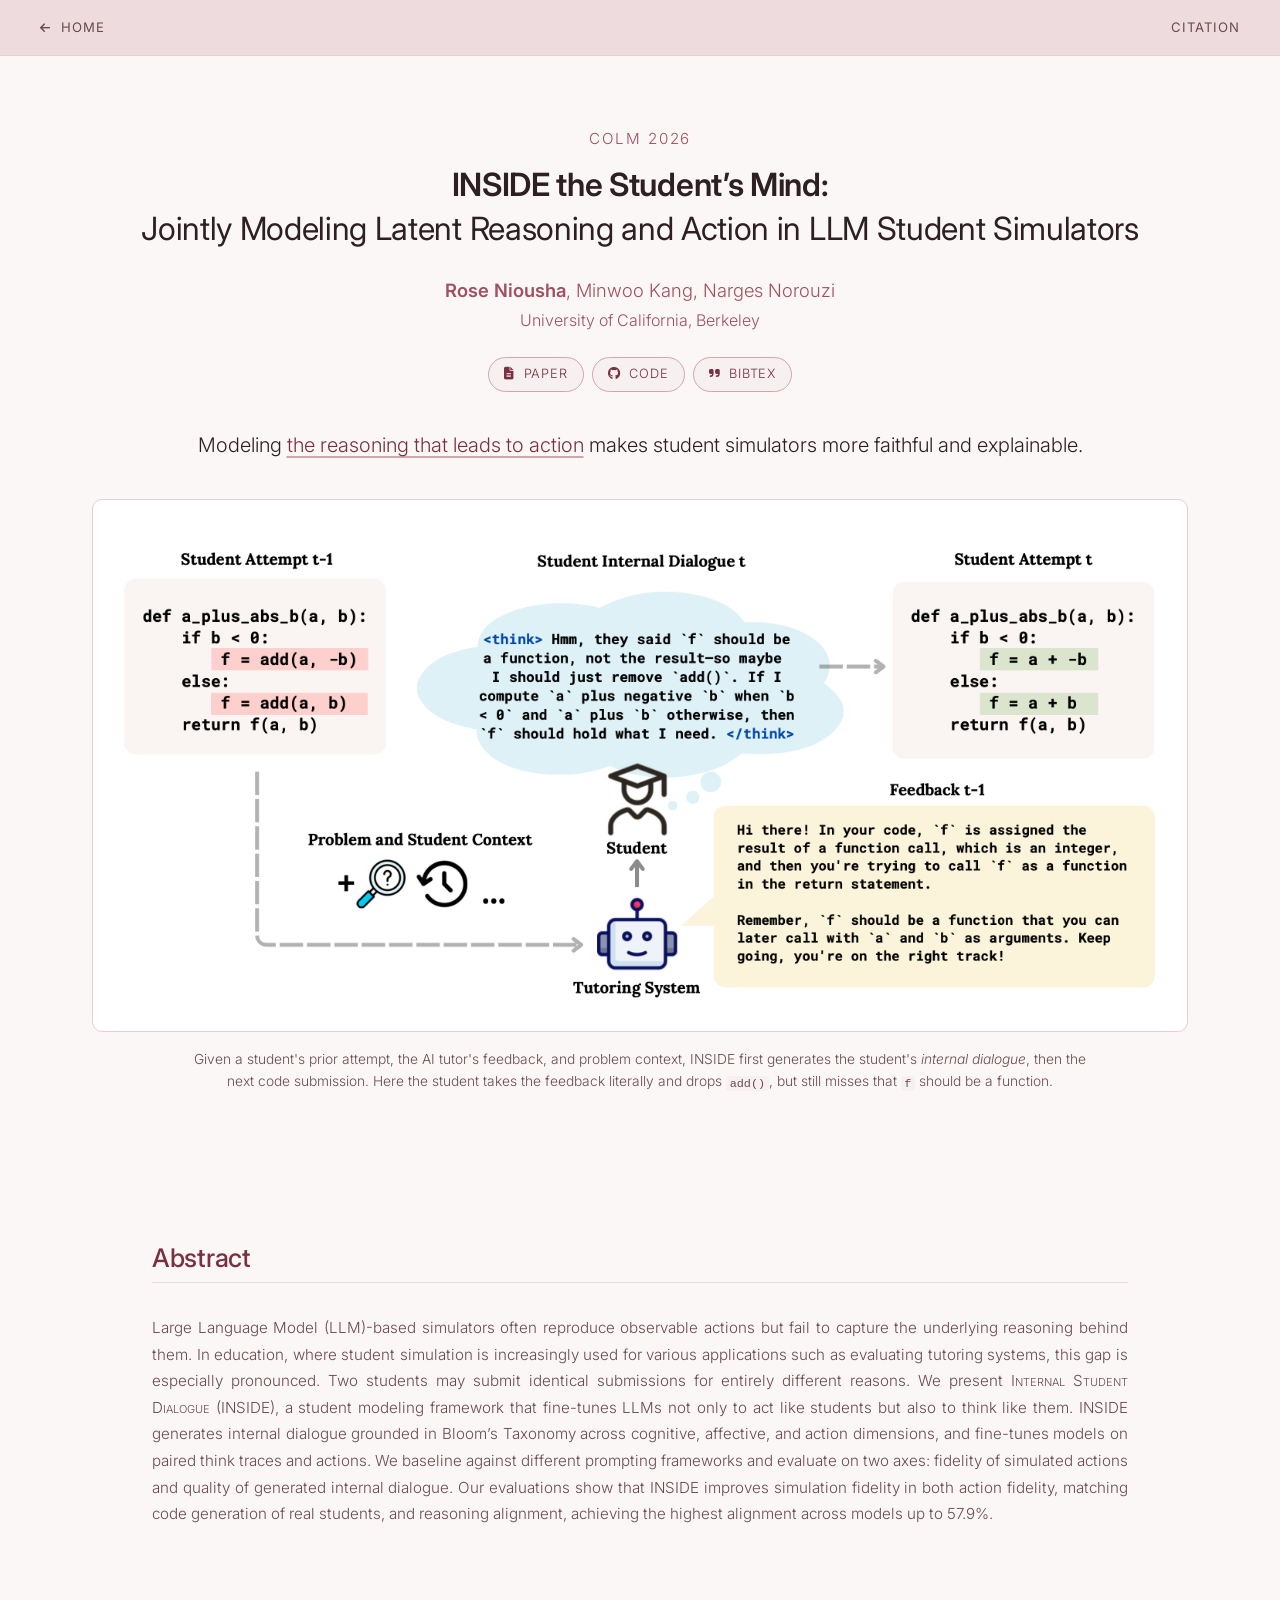
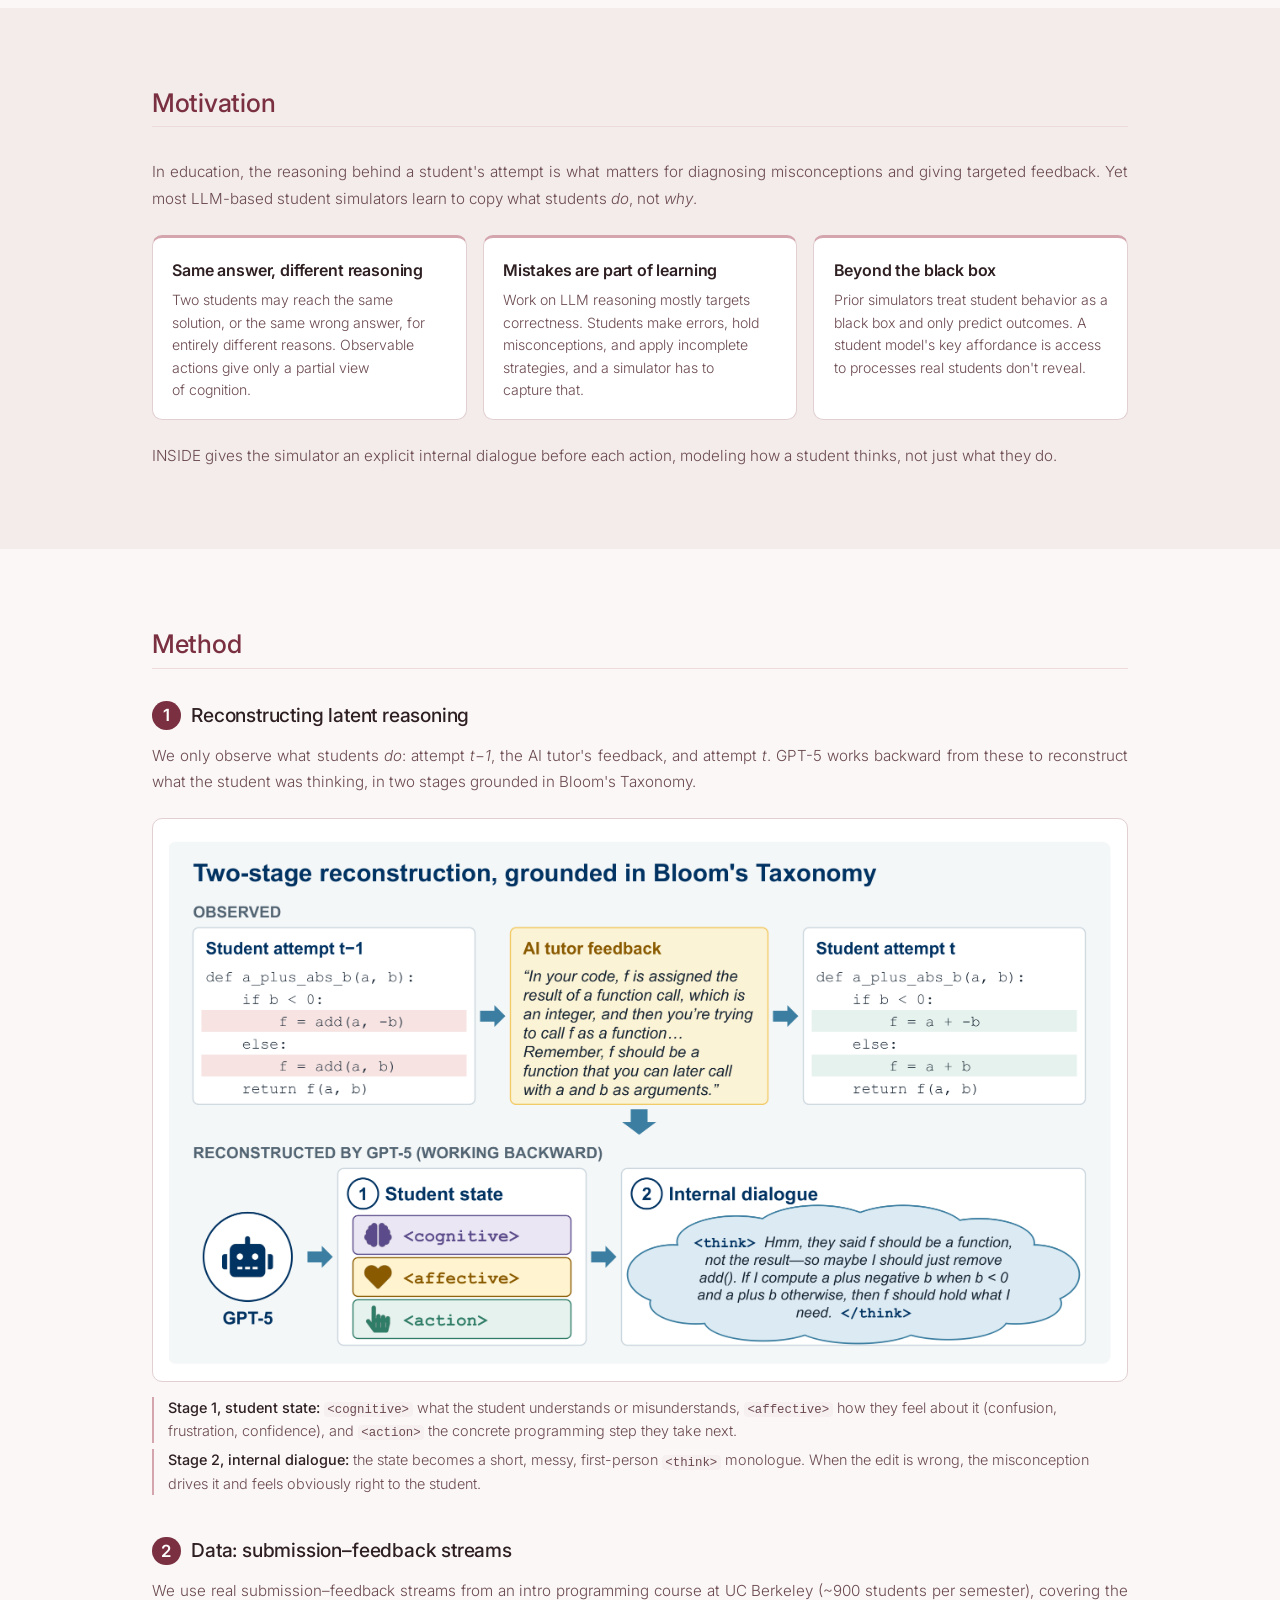
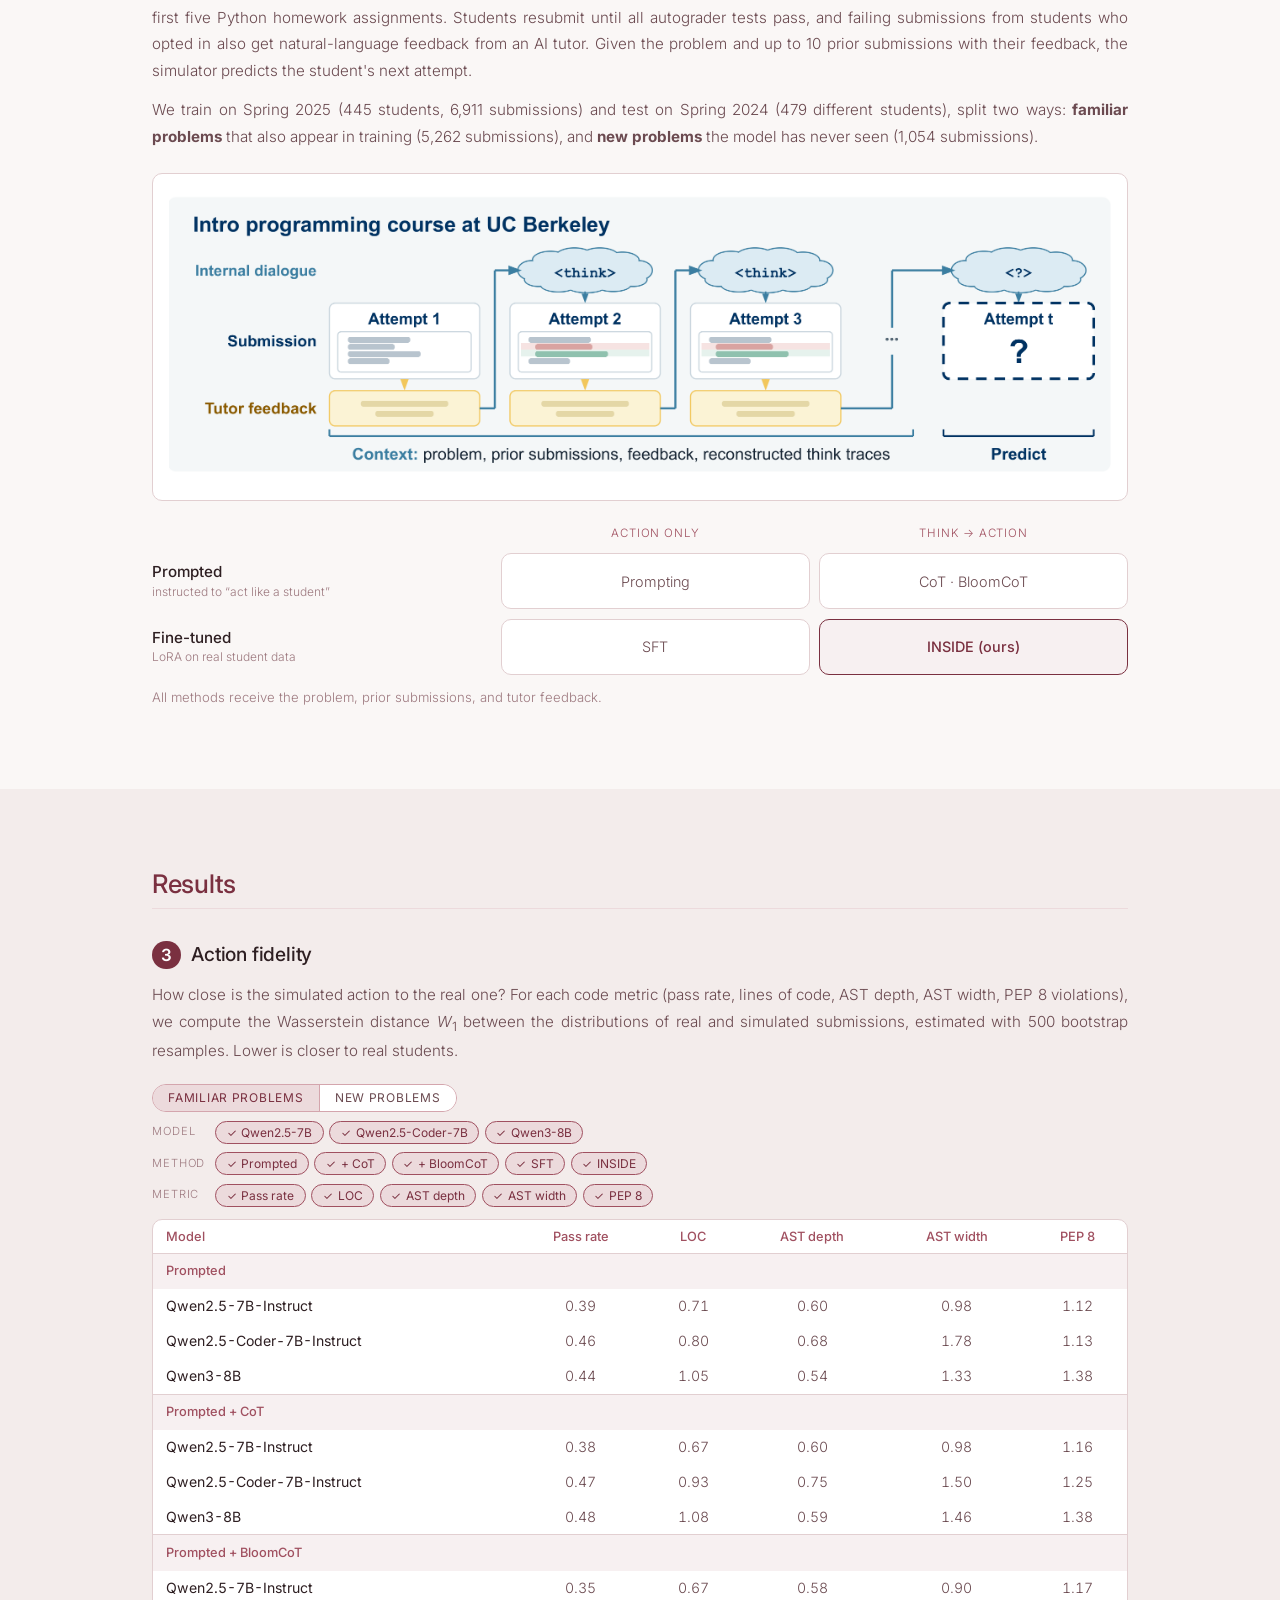
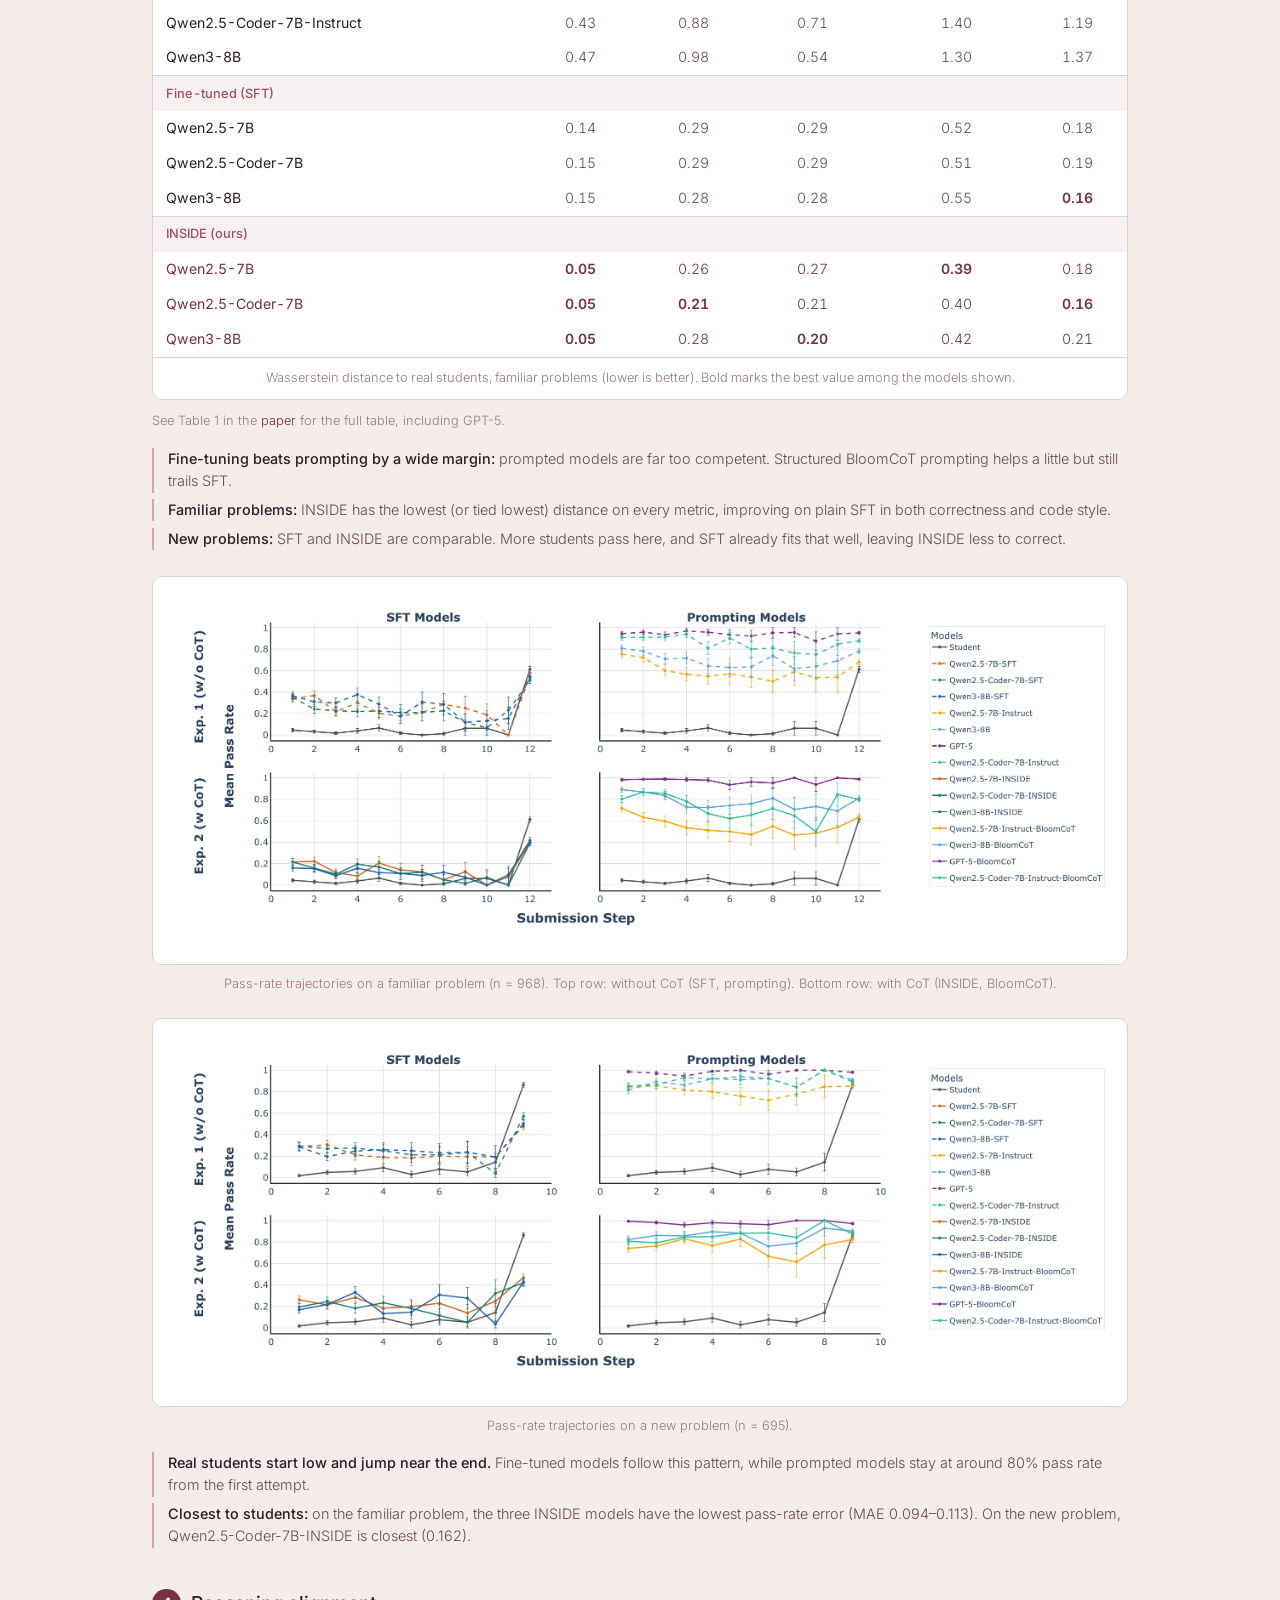
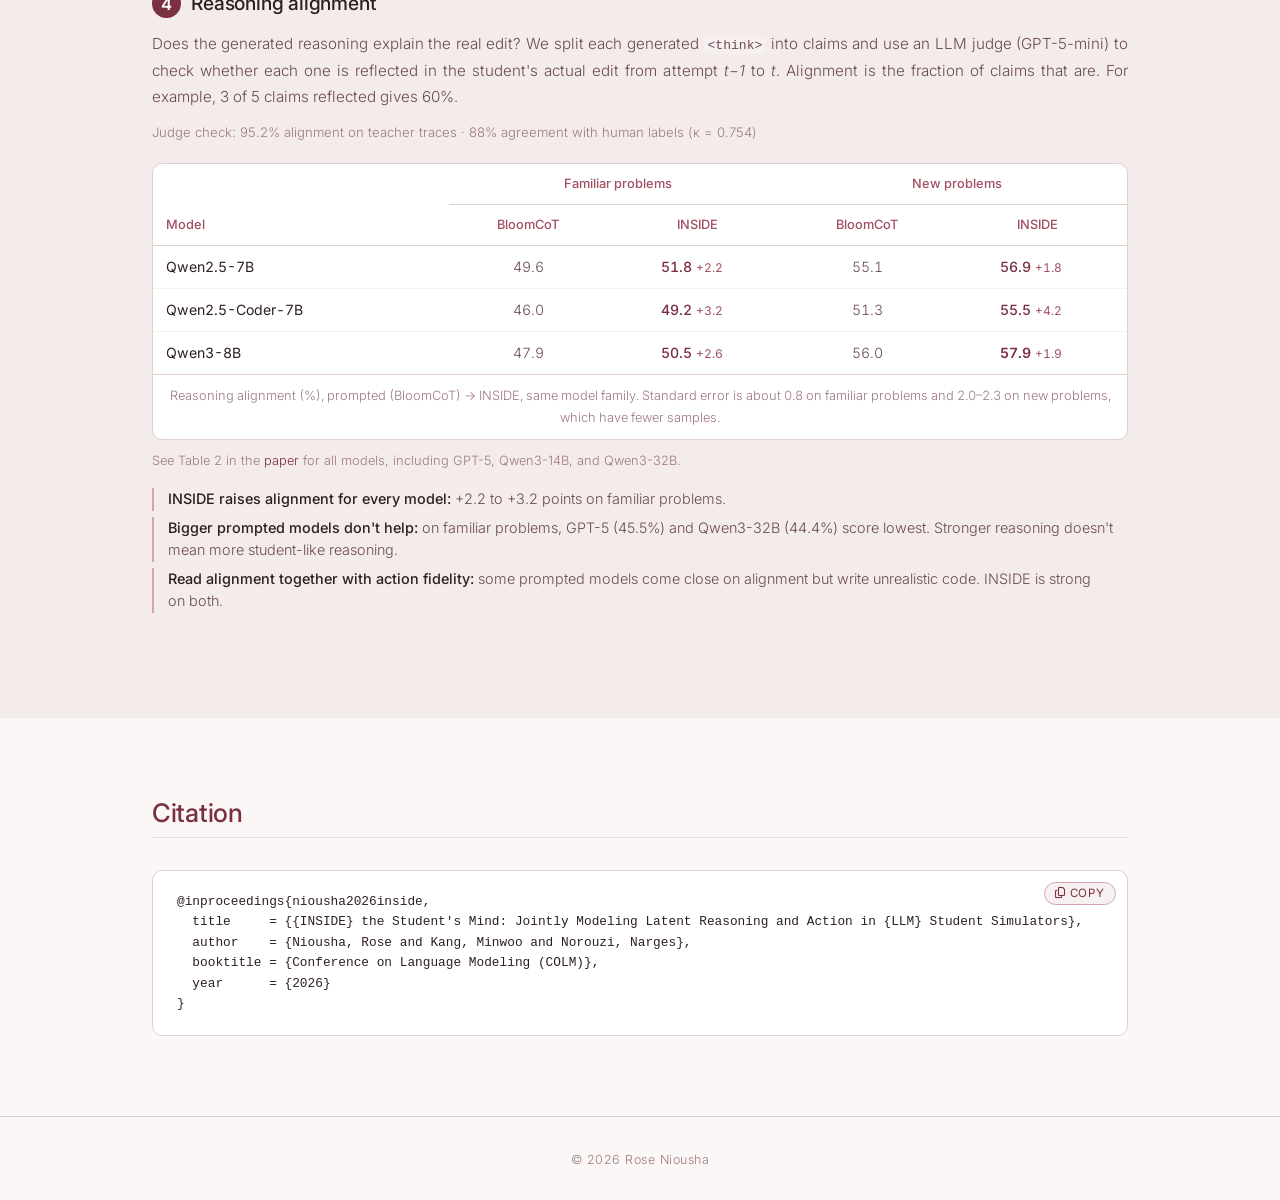
==== commit 38102c7a: "new update Co-Authored-By: Claude Opus 5.5 <noreply@anthropic.com>" ====
--- a/inside/index.html
+++ b/inside/index.html
@@ -14,7 +14,7 @@
   <meta property="og:image:alt" content="INSIDE overview: a student's prior attempt and tutor feedback are turned into an internal dialogue, which conditions the next code submission" />
   <meta name="twitter:card" content="summary_large_image" />
   <link rel="icon" href="../favicon.svg" type="image/svg+xml" />
-  <link rel="stylesheet" href="../style.css?v=24" />
+  <link rel="stylesheet" href="../style.css?v=26" />
   <link rel="preconnect" href="https://fonts.googleapis.com" />
   <link rel="preconnect" href="https://fonts.gstatic.com" crossorigin />
   <link href="https://fonts.googleapis.com/css2?family=Cormorant+Garamond:ital,wght@0,300;0,400;0,500;0,600;1,300;1,400&amp;family=Inter:wght@300;400;500;600&amp;display=swap" rel="stylesheet" />
@@ -32,7 +32,7 @@
 
   <!-- HEADER -->
   <header class="project-header">
-    <div class="project-venue">COLM &middot; 2026</div>
+    <div class="project-venue">COLM 2026</div>
     <h1 class="project-title">INSIDE the Student&rsquo;s Mind:</h1>
     <p class="project-subtitle">Jointly Modeling Latent Reasoning and Action in LLM Student Simulators</p>
     <p class="project-authors">
--- a/style.css
+++ b/style.css
@@ -150,6 +150,16 @@
   font-size: 0.94rem;
 }
 
+.bio a {
+  font-weight: 400;
+  text-decoration: underline;
+  text-decoration-color: var(--burg-light);
+  text-decoration-thickness: 1.5px;
+  text-underline-offset: 0.2em;
+  transition: text-decoration-color 0.2s;
+}
+.bio a:hover { text-decoration-color: var(--burgundy); }
+
 .links {
   display: flex;
   flex-wrap: wrap;
@@ -237,6 +247,12 @@
   text-transform: uppercase;
   color: var(--burg-mid);
   margin-bottom: 0.35rem;
+}
+
+.pub-venue-sub {
+  display: block;
+  margin-top: 0.15rem;
+  text-transform: none;
 }
 
 .pub-title {
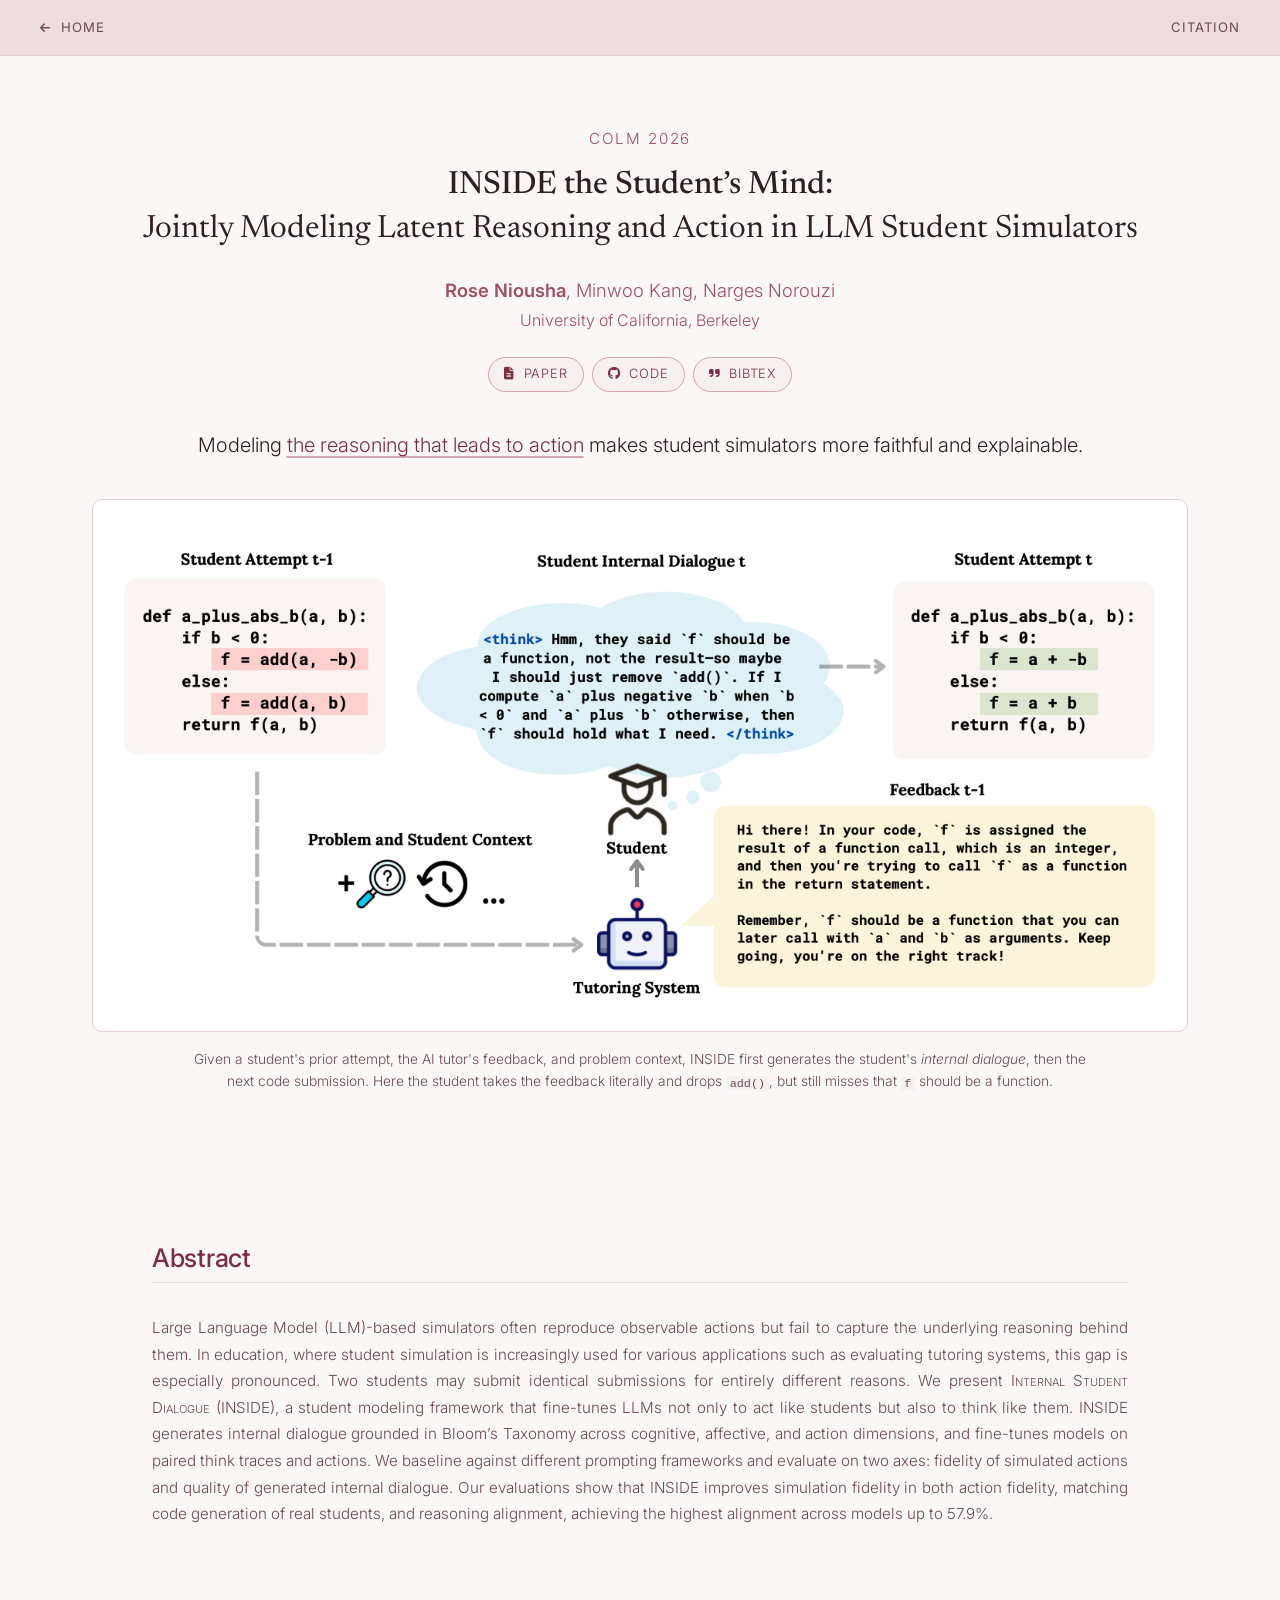
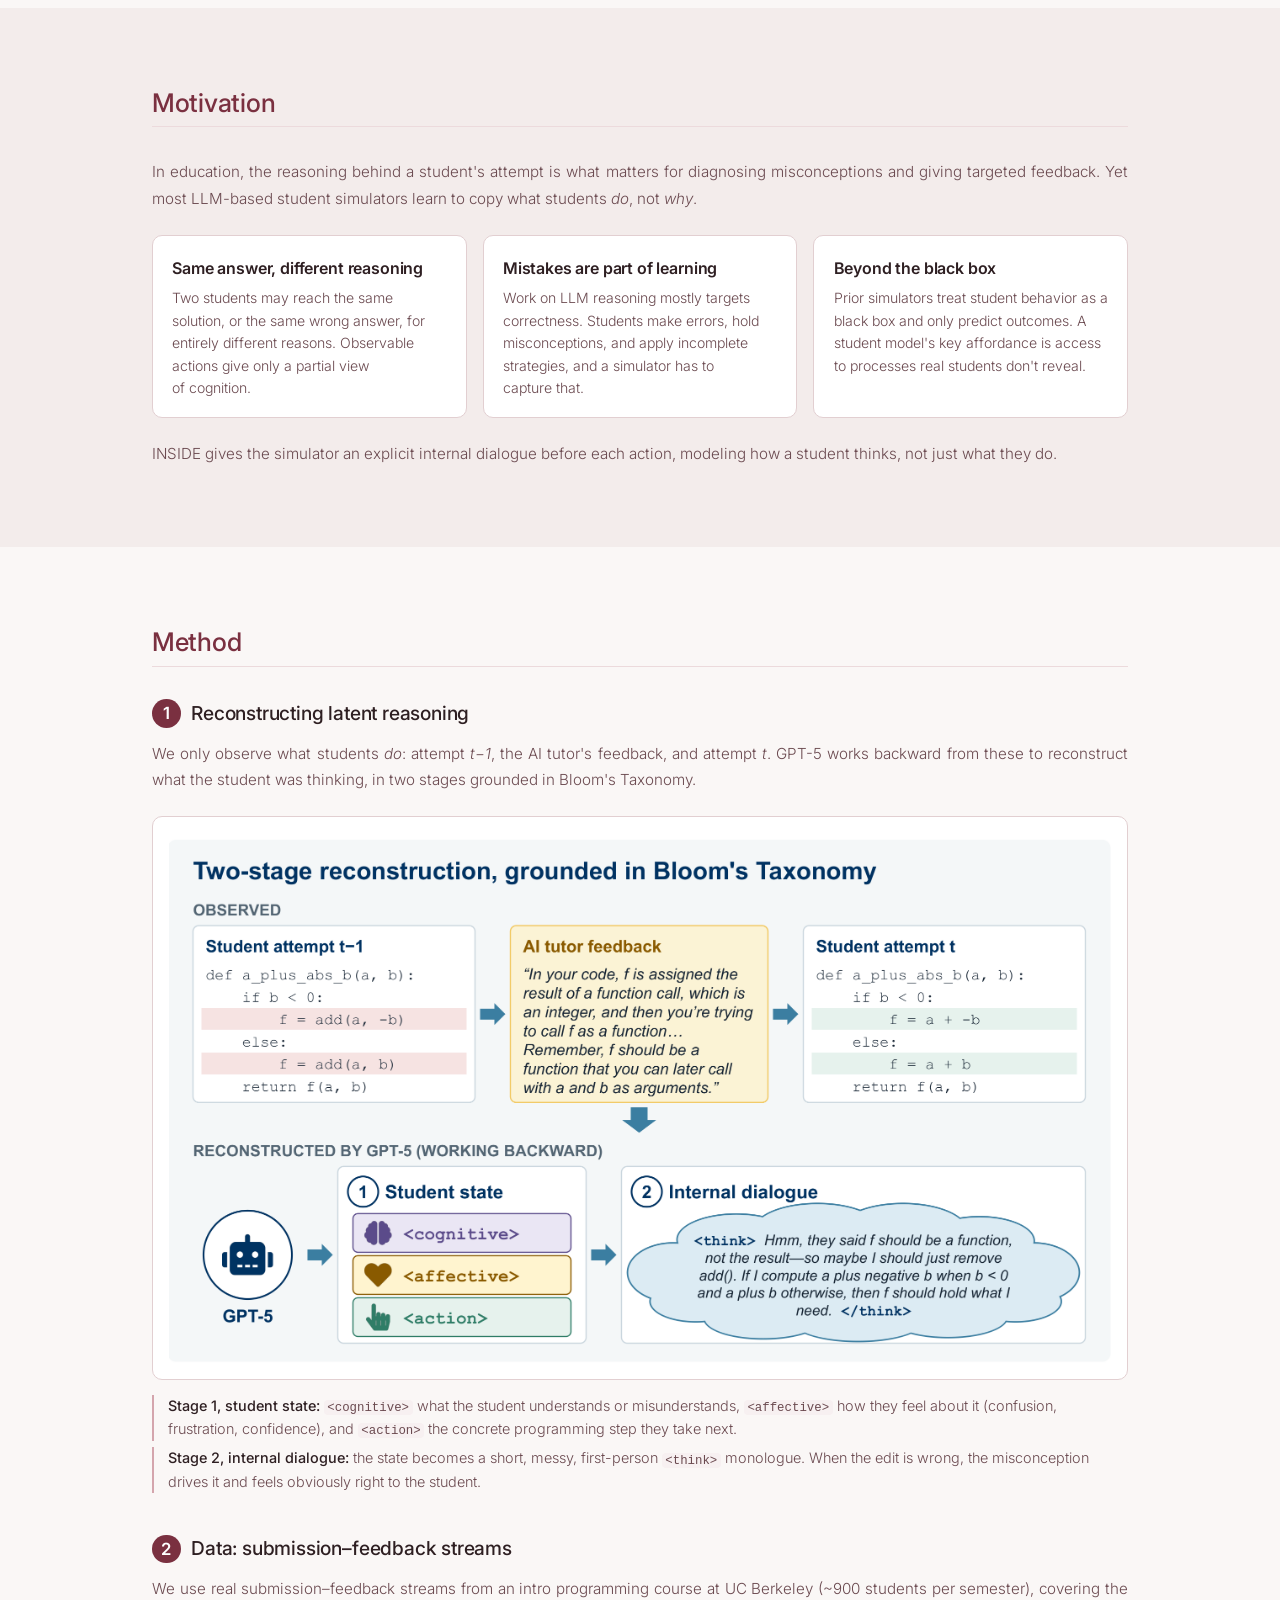
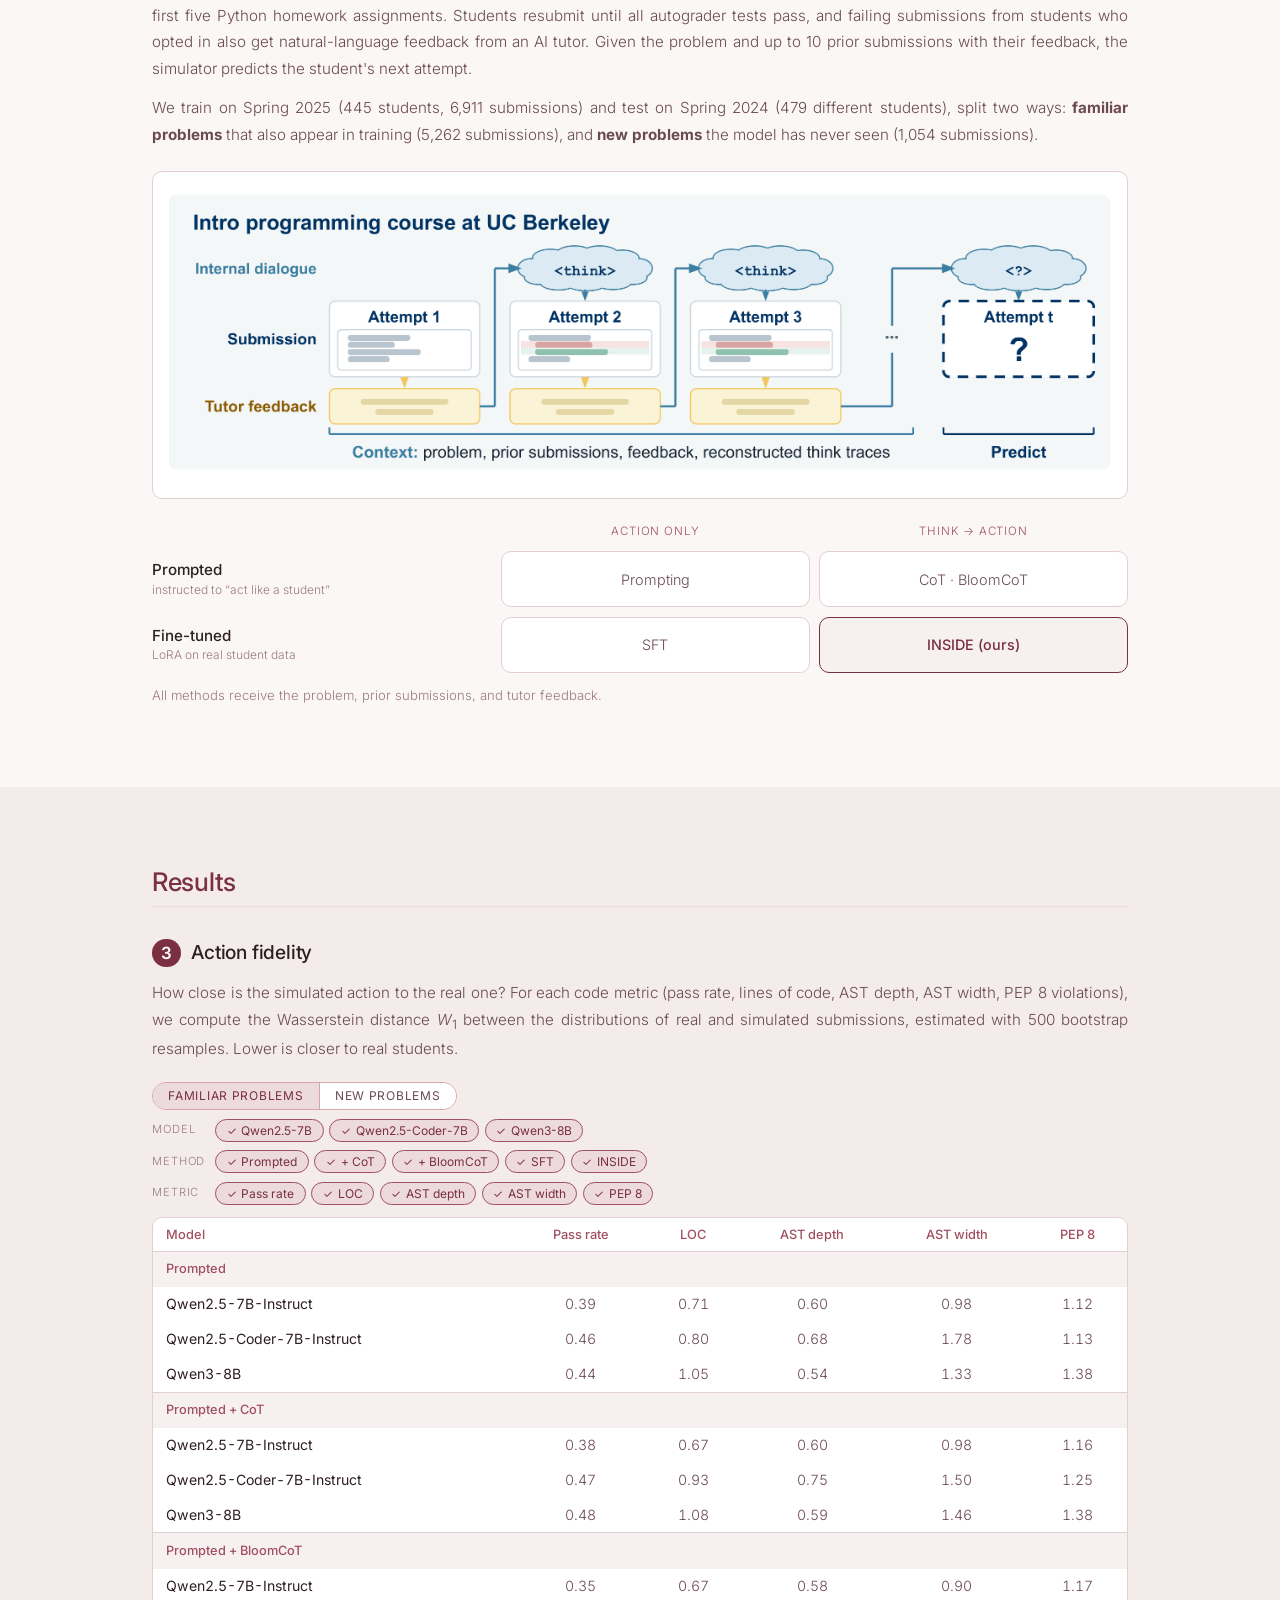
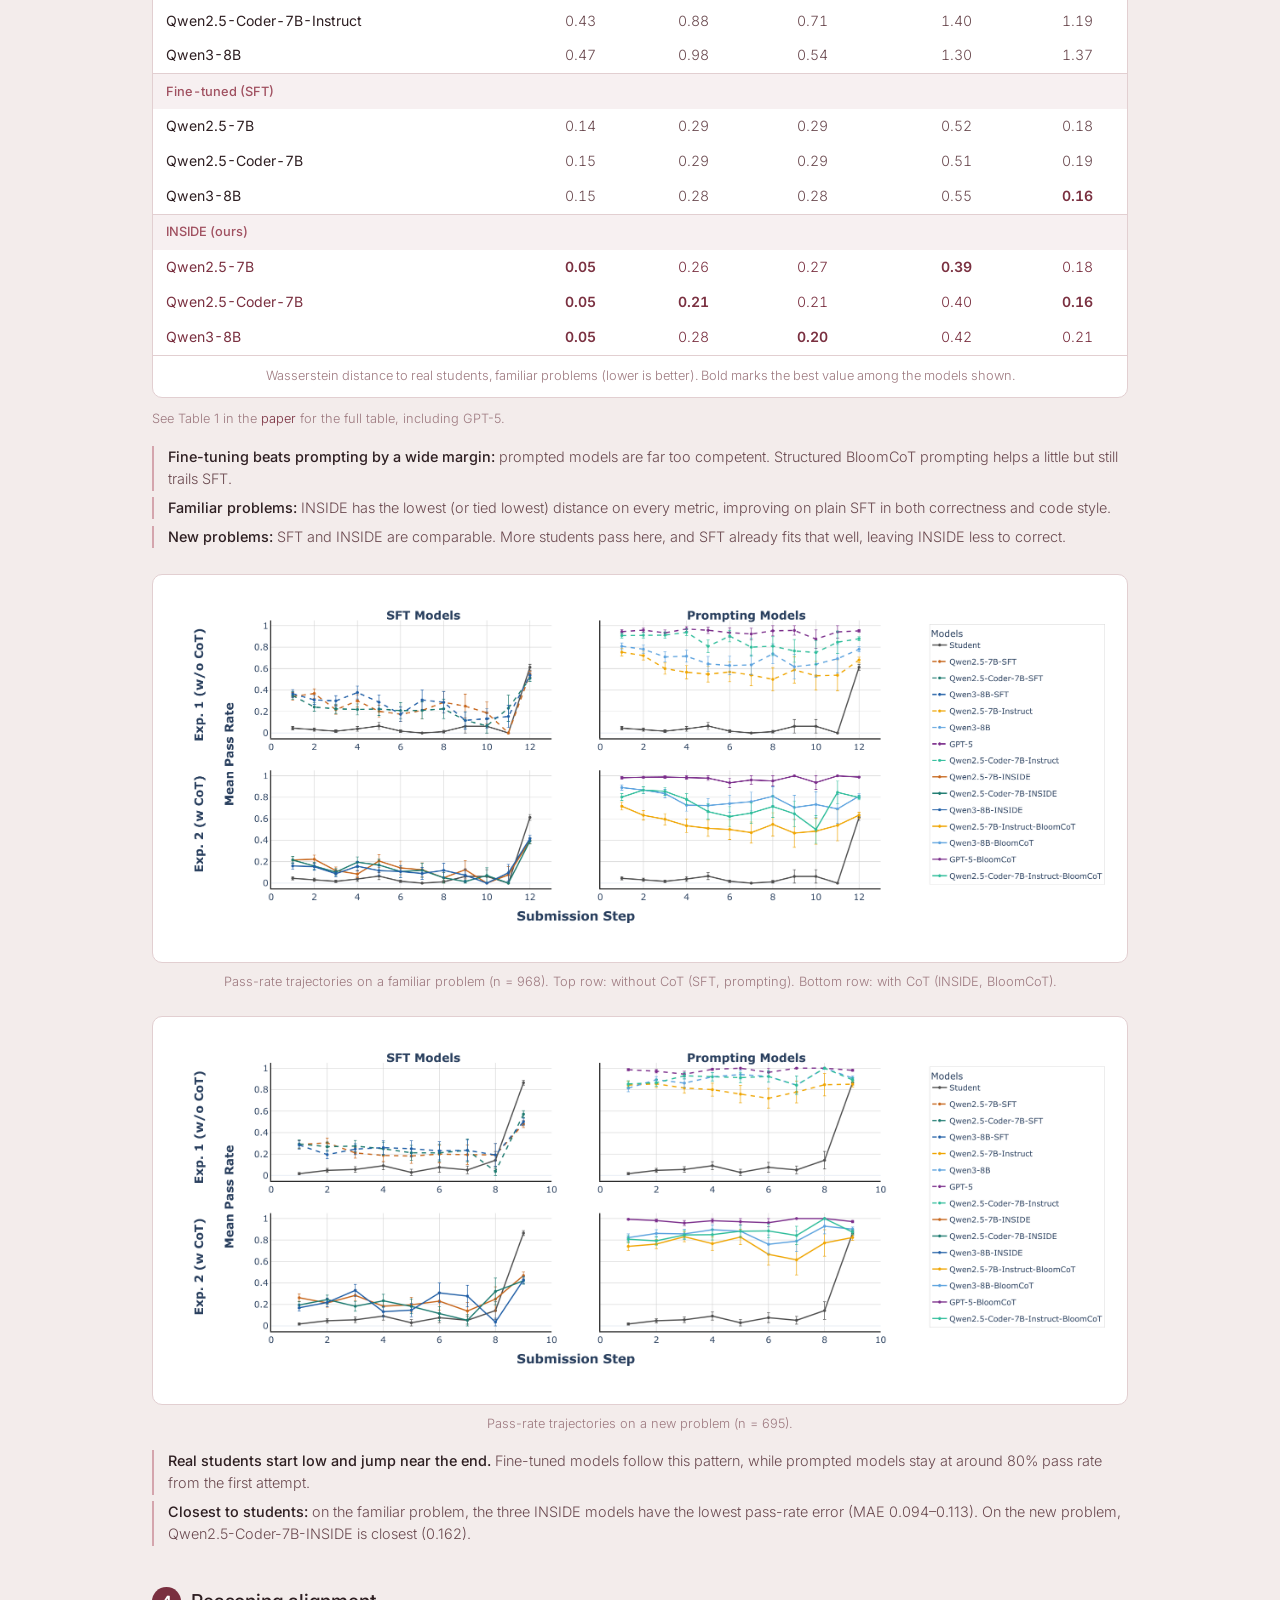
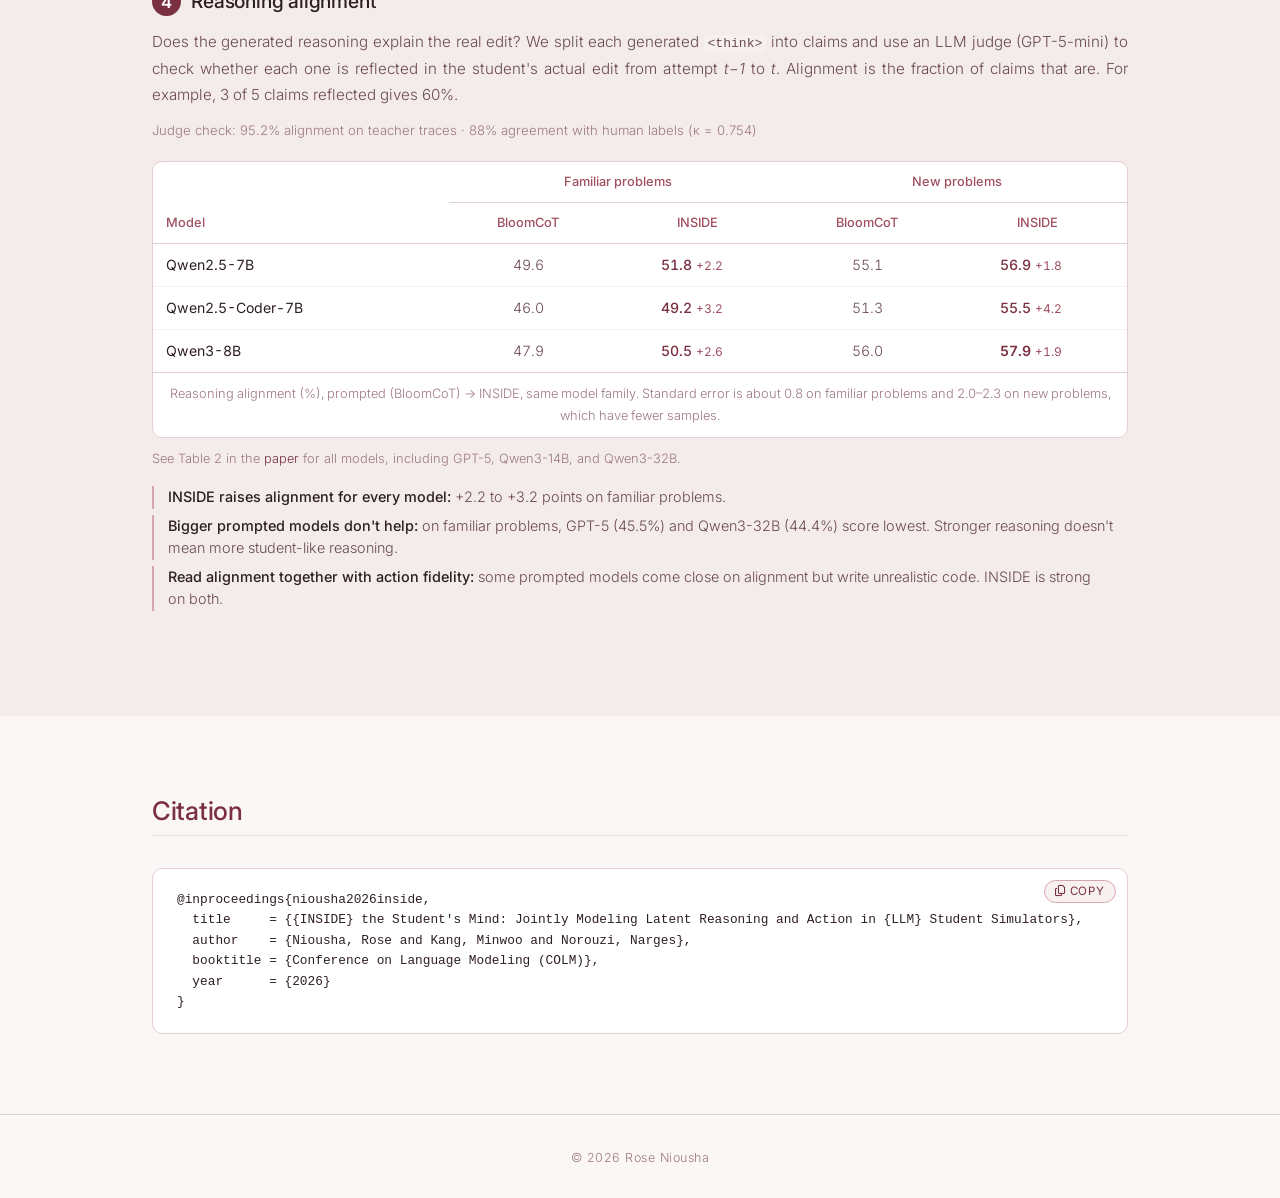
==== commit 8cb70019: "new update Co-Authored-By: Claude Opus 5.5 <noreply@anthropic.com>" ====
--- a/inside/index.html
+++ b/inside/index.html
@@ -14,10 +14,10 @@
   <meta property="og:image:alt" content="INSIDE overview: a student's prior attempt and tutor feedback are turned into an internal dialogue, which conditions the next code submission" />
   <meta name="twitter:card" content="summary_large_image" />
   <link rel="icon" href="../favicon.svg" type="image/svg+xml" />
-  <link rel="stylesheet" href="../style.css?v=26" />
+  <link rel="stylesheet" href="../style.css?v=29" />
   <link rel="preconnect" href="https://fonts.googleapis.com" />
   <link rel="preconnect" href="https://fonts.gstatic.com" crossorigin />
-  <link href="https://fonts.googleapis.com/css2?family=Cormorant+Garamond:ital,wght@0,300;0,400;0,500;0,600;1,300;1,400&amp;family=Inter:wght@300;400;500;600&amp;display=swap" rel="stylesheet" />
+  <link href="https://fonts.googleapis.com/css2?family=Newsreader:ital,opsz,wght@0,6..72,300;0,6..72,400;0,6..72,500;0,6..72,600;1,6..72,300;1,6..72,400&amp;family=Inter:wght@300;400;500;600&amp;display=swap" rel="stylesheet" />
   <link rel="stylesheet" href="https://cdnjs.cloudflare.com/ajax/libs/font-awesome/6.5.0/css/all.min.css" />
 </head>
 <body class="project-page">
--- a/style.css
+++ b/style.css
@@ -29,7 +29,7 @@
 }
 
 h1, h2, h3 {
-  font-family: 'Cormorant Garamond', serif;
+  font-family: 'Newsreader', serif;
   font-weight: 400;
   line-height: 1.2;
 }
@@ -137,9 +137,8 @@
 }
 
 .affil {
-  font-size: 0.85rem;
-  letter-spacing: 0.1em;
-  text-transform: uppercase;
+  font-size: 0.95rem;
+  letter-spacing: 0.04em;
   color: var(--burg-mid);
   margin-bottom: 1.4rem;
 }
@@ -256,7 +255,7 @@
 }
 
 .pub-title {
-  font-family: 'Cormorant Garamond', serif;
+  font-family: 'Newsreader', serif;
   font-size: 1.18rem;
   font-weight: 500;
   color: var(--text);
@@ -351,15 +350,15 @@
 
 .project-title,
 .project-subtitle {
-  font-family: 'Inter', sans-serif;
+  font-family: 'Newsreader', serif;
   /* sized so the subtitle fits on one line on laptop-width screens */
   font-size: clamp(1.25rem, calc((100vw - 4rem) / 34), 2rem);
   font-weight: 500;
-  letter-spacing: -0.01em;
+  letter-spacing: 0;
   line-height: 1.25;
   color: var(--text);
 }
-.project-page .project-title { font-weight: 600; margin-bottom: 0.2rem; }
+.project-page .project-title { font-family: 'Newsreader', serif; font-weight: 500; letter-spacing: 0; margin-bottom: 0.2rem; }
 .project-subtitle { font-weight: 400; }
 .project-title, .project-subtitle, .project-tagline { text-wrap: balance; }
 
@@ -483,7 +482,6 @@
 .motivation-card {
   background: var(--white);
   border: 1px solid var(--border);
-  border-top: 3px solid var(--burg-light);
   border-radius: 10px;
   padding: 1.1rem 1.2rem;
 }
